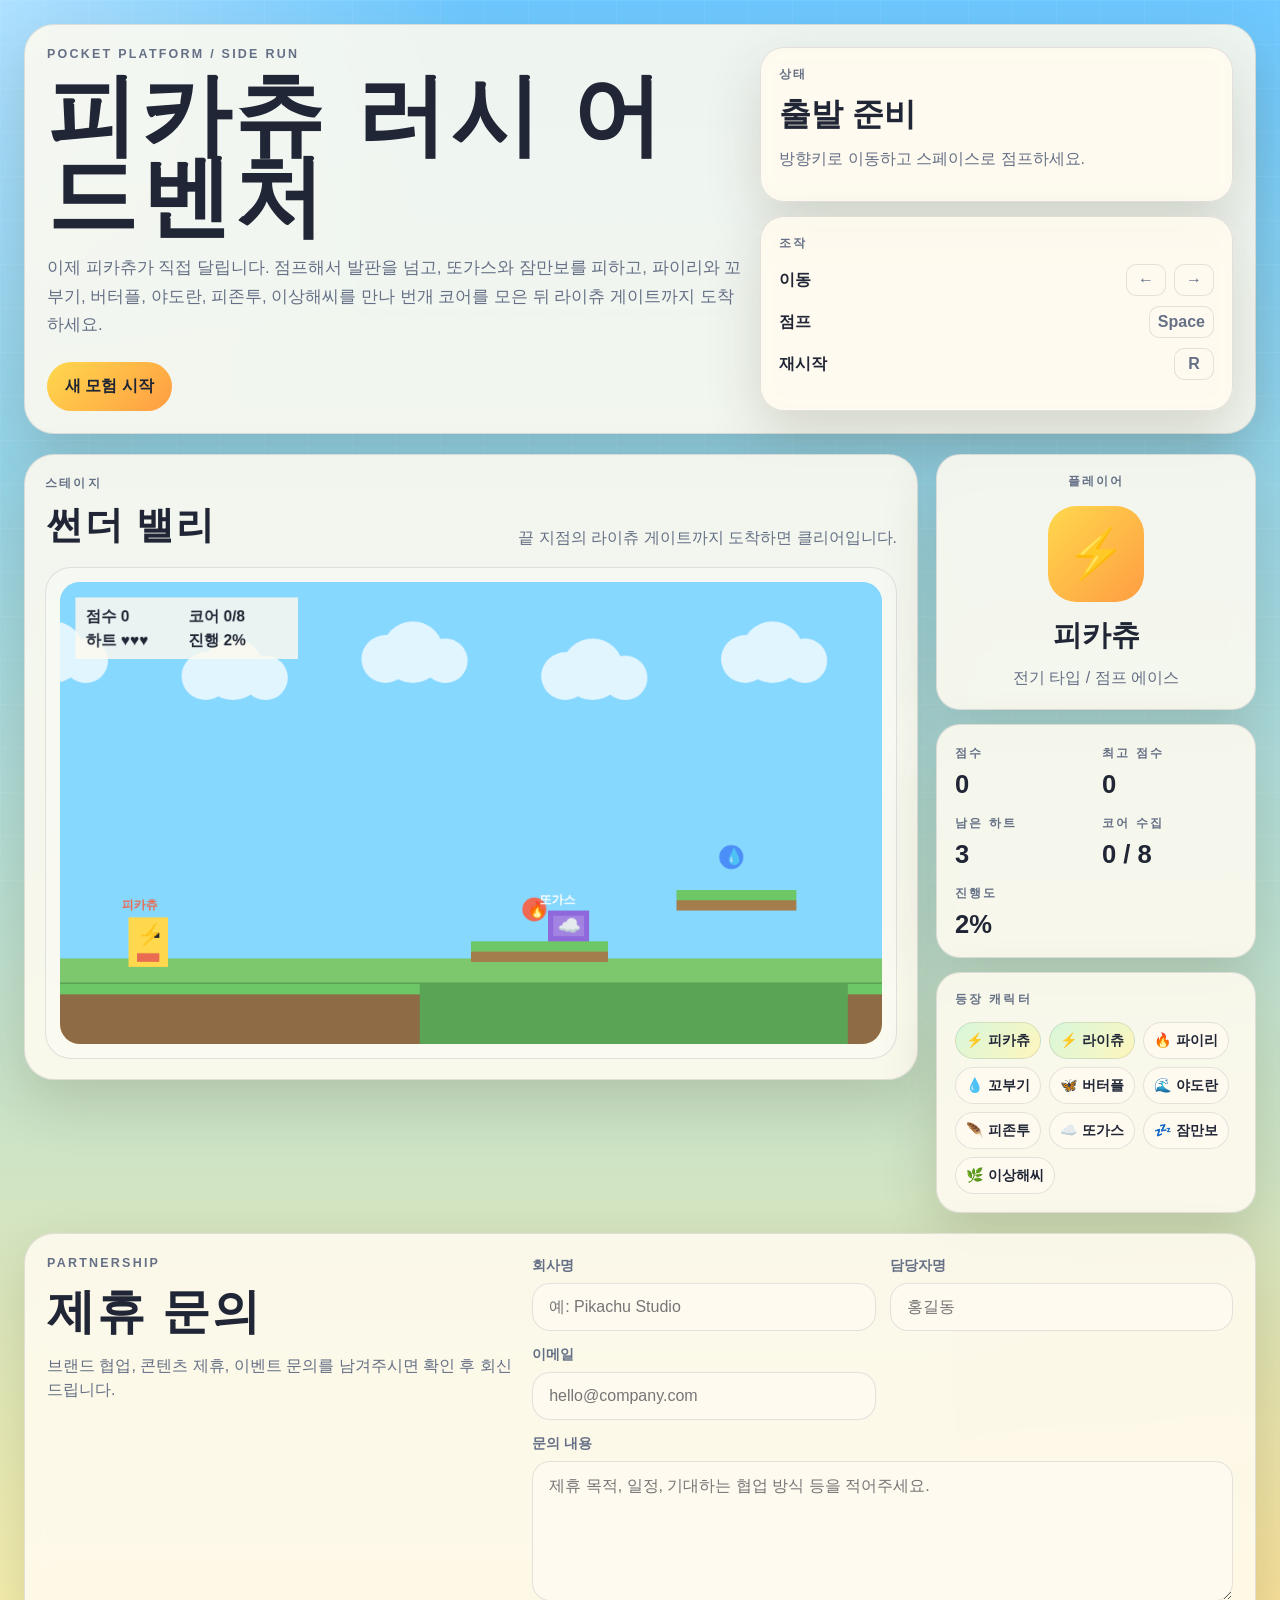
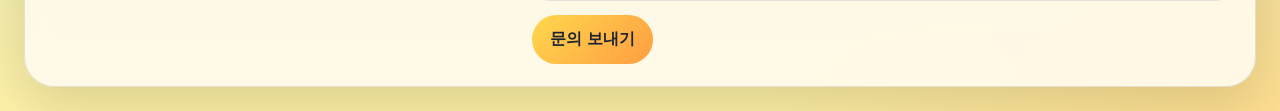
==== index.html @ f1188aeb "Add Formspree partnership inquiry form" ====
<!DOCTYPE html>
<html lang="ko">
<head>
    <meta charset="UTF-8">
    <meta name="viewport" content="width=device-width, initial-scale=1.0">
    <title>피카츄 러시 어드벤처</title>
    <link rel="stylesheet" href="style.css">
</head>
<body>
    <main class="app-shell">
        <section class="hero-panel">
            <div class="hero-copy">
                <p class="eyebrow">Pocket Platform / Side Run</p>
                <h1>피카츄 러시 어드벤처</h1>
                <p class="tagline">이제 피카츄가 직접 달립니다. 점프해서 발판을 넘고, 또가스와 잠만보를 피하고, 파이리와 꼬부기, 버터플, 야도란, 피존투, 이상해씨를 만나 번개 코어를 모은 뒤 라이츄 게이트까지 도착하세요.</p>
                <div class="hero-actions">
                    <button id="restart-button" class="action" type="button">새 모험 시작</button>
                </div>
            </div>
            <div class="hero-side">
                <div class="info-card status-card">
                    <p class="panel-label">상태</p>
                    <strong id="status-text">출발 준비</strong>
                    <p id="status-subtext" class="subtext">방향키로 이동, 스페이스로 점프.</p>
                </div>
                <div class="info-card controls-card">
                    <p class="panel-label">조작</p>
                    <div class="control-list">
                        <p><span>이동</span><kbd>←</kbd><kbd>→</kbd></p>
                        <p><span>점프</span><kbd>Space</kbd></p>
                        <p><span>재시작</span><kbd>R</kbd></p>
                    </div>
                </div>
            </div>
        </section>

        <section class="game-layout">
            <section class="stage-panel">
                <div class="stage-head">
                    <div>
                        <p class="panel-label">스테이지</p>
                        <h2>썬더 밸리</h2>
                    </div>
                    <p class="subtext">끝 지점의 라이츄 게이트까지 도착하면 클리어입니다.</p>
                </div>
                <div class="canvas-frame">
                    <canvas id="game-canvas" width="960" height="540" aria-label="피카츄 액션 게임"></canvas>
                </div>
            </section>

            <aside class="sidebar">
                <div class="panel spotlight-panel">
                    <p class="panel-label">플레이어</p>
                    <div class="avatar-badge">⚡</div>
                    <strong>피카츄</strong>
                    <p class="subtext">전기 타입 / 점프 에이스</p>
                </div>

                <div class="panel stats-panel">
                    <div>
                        <span class="stat-label">점수</span>
                        <strong id="score">0</strong>
                    </div>
                    <div>
                        <span class="stat-label">최고 점수</span>
                        <strong id="best-score">0</strong>
                    </div>
                    <div>
                        <span class="stat-label">남은 하트</span>
                        <strong id="lives">3</strong>
                    </div>
                    <div>
                        <span class="stat-label">코어 수집</span>
                        <strong id="cores">0 / 8</strong>
                    </div>
                    <div>
                        <span class="stat-label">진행도</span>
                        <strong id="progress">0%</strong>
                    </div>
                </div>

                <div class="panel roster-panel">
                    <p class="panel-label">등장 캐릭터</p>
                    <div id="roster" class="roster"></div>
                </div>
            </aside>
        </section>

        <section class="contact-panel">
            <div class="contact-copy">
                <p class="panel-label">Partnership</p>
                <h2>제휴 문의</h2>
                <p class="subtext">브랜드 협업, 콘텐츠 제휴, 이벤트 문의를 남겨주시면 확인 후 회신드립니다.</p>
            </div>
            <form id="partnership-form" class="contact-form" action="https://formspree.io/f/meeplord" method="POST">
                <label class="field">
                    <span>회사명</span>
                    <input type="text" name="company" placeholder="예: Pikachu Studio" required>
                </label>
                <label class="field">
                    <span>담당자명</span>
                    <input type="text" name="name" placeholder="홍길동" required>
                </label>
                <label class="field">
                    <span>이메일</span>
                    <input type="email" name="email" placeholder="hello@company.com" required>
                </label>
                <label class="field field-full">
                    <span>문의 내용</span>
                    <textarea name="message" rows="5" placeholder="제휴 목적, 일정, 기대하는 협업 방식 등을 적어주세요." required></textarea>
                </label>
                <div class="form-actions">
                    <button id="partnership-submit" class="action" type="submit">문의 보내기</button>
                    <p id="form-status" class="form-status" aria-live="polite"></p>
                </div>
            </form>
        </section>
    </main>

    <div id="result-overlay" class="overlay hidden" role="dialog" aria-modal="true" aria-labelledby="result-title">
        <div class="result-card">
            <p class="panel-label">결과</p>
            <h2 id="result-title">클리어</h2>
            <p id="result-message" class="subtext">라이츄 게이트 도착.</p>
            <button id="play-again-button" class="action" type="button">다시 하기</button>
        </div>
    </div>

    <script src="main.js"></script>
</body>
</html>
---- style.css ----
:root {
    --sky-top: #6cc8ff;
    --sky-bottom: #fef1a8;
    --panel: rgba(255, 251, 239, 0.88);
    --panel-strong: #fffaf0;
    --ink: #202635;
    --muted: #657086;
    --line: rgba(35, 47, 78, 0.12);
    --shadow: rgba(55, 42, 8, 0.16);
    --yellow: #ffd84d;
    --orange: #ff9d42;
    --red: #f06a53;
    --blue: #4c8ef7;
    --green: #63b96c;
    --violet: #8e70f2;
}

* {
    box-sizing: border-box;
}

body {
    margin: 0;
    min-height: 100vh;
    min-height: 100svh;
    font-family: "Trebuchet MS", "Segoe UI", sans-serif;
    color: var(--ink);
    background:
        radial-gradient(circle at top left, rgba(255, 255, 255, 0.45), transparent 22%),
        radial-gradient(circle at bottom right, rgba(255, 166, 77, 0.25), transparent 24%),
        linear-gradient(180deg, var(--sky-top), var(--sky-bottom));
    padding: 24px;
}

body::before {
    content: "";
    position: fixed;
    inset: 0;
    pointer-events: none;
    background-image:
        linear-gradient(rgba(255, 255, 255, 0.16) 1px, transparent 1px),
        linear-gradient(90deg, rgba(255, 255, 255, 0.14) 1px, transparent 1px);
    background-size: 44px 44px;
    opacity: 0.45;
}

button,
kbd {
    font: inherit;
}

.app-shell {
    position: relative;
    width: min(1280px, 100%);
    margin: 0 auto;
    display: grid;
    gap: 20px;
}

.hero-panel,
.stage-panel,
.panel,
.info-card,
.result-card {
    border: 1px solid var(--line);
    box-shadow: 0 22px 56px var(--shadow);
    background: var(--panel);
    backdrop-filter: blur(12px);
}

.hero-panel {
    display: grid;
    grid-template-columns: minmax(0, 1.25fr) minmax(300px, 0.85fr);
    gap: 18px;
    padding: 22px;
    border-radius: 30px;
}

.eyebrow,
.panel-label,
.stat-label,
.subtext,
.control-list p {
    margin: 0;
}

.eyebrow,
.panel-label,
.stat-label {
    text-transform: uppercase;
    letter-spacing: 0.18em;
    font-size: 0.78rem;
    font-weight: 800;
    color: var(--muted);
}

.hero-copy h1,
.stage-head h2,
.result-card h2 {
    margin: 0;
    font-family: Impact, Haettenschweiler, "Arial Narrow Bold", sans-serif;
    text-transform: uppercase;
    letter-spacing: 0.04em;
}

.hero-copy h1 {
    margin-top: 14px;
    font-size: clamp(3rem, 7vw, 5.6rem);
    line-height: 0.9;
}

.tagline {
    margin: 18px 0 0;
    max-width: 44rem;
    color: var(--muted);
    font-size: 1.05rem;
    line-height: 1.7;
}

.hero-actions {
    display: flex;
    gap: 12px;
    margin-top: 22px;
}

.action {
    border: 0;
    border-radius: 999px;
    padding: 14px 18px;
    font-weight: 900;
    cursor: pointer;
    color: #1d2433;
    background: linear-gradient(135deg, var(--yellow), var(--orange));
    transition: transform 140ms ease;
}

.action:hover {
    transform: translateY(-2px);
}

.hero-side {
    display: grid;
    gap: 14px;
}

.info-card {
    border-radius: 24px;
    padding: 18px;
}

.status-card strong {
    display: block;
    margin-top: 10px;
    font-size: 2rem;
}

.subtext {
    margin-top: 10px;
    color: var(--muted);
    line-height: 1.55;
}

.control-list {
    display: grid;
    gap: 10px;
    margin-top: 12px;
}

.control-list p {
    display: flex;
    align-items: center;
    gap: 8px;
    color: var(--muted);
}

.control-list span {
    flex: 1;
    color: var(--ink);
    font-weight: 700;
}

kbd {
    min-width: 40px;
    padding: 6px 8px;
    border-radius: 10px;
    border: 1px solid var(--line);
    background: var(--panel-strong);
    text-align: center;
    font-weight: 800;
}

.game-layout {
    display: grid;
    grid-template-columns: minmax(0, 1fr) 320px;
    gap: 18px;
    align-items: start;
}

.stage-panel {
    border-radius: 30px;
    padding: 20px;
}

.stage-head {
    display: flex;
    align-items: end;
    justify-content: space-between;
    gap: 16px;
    margin-bottom: 16px;
}

.stage-head h2 {
    margin-top: 8px;
    font-size: clamp(1.8rem, 3vw, 2.6rem);
}

.canvas-frame {
    padding: 14px;
    border-radius: 26px;
    background: rgba(255, 255, 255, 0.28);
    border: 1px solid var(--line);
}

#game-canvas {
    display: block;
    width: 100%;
    height: auto;
    border-radius: 20px;
    background: linear-gradient(180deg, #86d8ff, #fff0a9 72%);
}

.sidebar {
    display: grid;
    gap: 14px;
}

.panel {
    border-radius: 24px;
    padding: 18px;
}

.spotlight-panel {
    text-align: center;
}

.avatar-badge {
    width: 96px;
    height: 96px;
    margin: 16px auto 0;
    display: grid;
    place-items: center;
    border-radius: 28px;
    font-size: 3rem;
    background: linear-gradient(135deg, var(--yellow), var(--orange));
}

.spotlight-panel strong {
    display: block;
    margin-top: 14px;
    font-size: 1.8rem;
}

.stats-panel {
    display: grid;
    grid-template-columns: repeat(2, minmax(0, 1fr));
    gap: 14px 12px;
}

.stats-panel strong {
    display: block;
    margin-top: 8px;
    font-size: 1.6rem;
}

.roster {
    display: flex;
    flex-wrap: wrap;
    gap: 8px;
    margin-top: 14px;
}

.roster-chip {
    padding: 8px 10px;
    border-radius: 999px;
    background: var(--panel-strong);
    border: 1px solid var(--line);
    font-size: 0.88rem;
    font-weight: 700;
}

.roster-chip.found {
    background: linear-gradient(135deg, #d7f7db, #fff6bd);
}

.overlay {
    position: fixed;
    inset: 0;
    display: grid;
    place-items: center;
    padding: 24px;
    background: rgba(24, 30, 44, 0.42);
}

.result-card {
    width: min(420px, 100%);
    padding: 24px;
    border-radius: 28px;
    text-align: center;
}

.result-card h2 {
    margin-top: 12px;
    font-size: 2.4rem;
}

.hidden {
    display: none;
}

.contact-panel {
    display: grid;
    grid-template-columns: minmax(240px, 0.8fr) minmax(0, 1.2fr);
    gap: 18px;
    padding: 22px;
    border-radius: 30px;
    border: 1px solid var(--line);
    box-shadow: 0 22px 56px var(--shadow);
    background: var(--panel);
    backdrop-filter: blur(12px);
}

.contact-copy h2 {
    margin: 10px 0 0;
    font-family: Impact, Haettenschweiler, "Arial Narrow Bold", sans-serif;
    text-transform: uppercase;
    letter-spacing: 0.04em;
    font-size: clamp(2rem, 4vw, 3rem);
}

.contact-form {
    display: grid;
    grid-template-columns: repeat(2, minmax(0, 1fr));
    gap: 14px;
}

.field {
    display: grid;
    gap: 8px;
}

.field span {
    font-size: 0.88rem;
    font-weight: 800;
    color: var(--muted);
}

.field input,
.field textarea {
    width: 100%;
    border: 1px solid var(--line);
    border-radius: 18px;
    padding: 14px 16px;
    font: inherit;
    color: var(--ink);
    background: var(--panel-strong);
}

.field textarea {
    resize: vertical;
    min-height: 140px;
}

.field-full,
.form-actions {
    grid-column: 1 / -1;
}

.form-actions {
    display: flex;
    align-items: center;
    gap: 14px;
}

.form-status {
    margin: 0;
    min-height: 1.5em;
    color: var(--muted);
    font-weight: 700;
}

.form-status.is-success {
    color: var(--green);
}

.form-status.is-error {
    color: var(--red);
}

@media (max-width: 1100px) {
    .hero-panel,
    .game-layout,
    .contact-panel {
        grid-template-columns: 1fr;
    }

    .stage-head {
        flex-direction: column;
        align-items: start;
    }
}

@media (max-width: 760px) {
    body {
        padding: 14px;
    }

    .hero-panel,
    .stage-panel,
    .panel,
    .info-card,
    .result-card {
        border-radius: 24px;
    }

    .canvas-frame {
        padding: 10px;
    }
}

@media (max-width: 560px) {
    .hero-copy h1 {
        font-size: clamp(2.5rem, 14vw, 4rem);
    }

    .hero-actions,
    .form-actions {
        flex-direction: column;
        align-items: stretch;
    }

    .contact-form,
    .stats-panel {
        grid-template-columns: 1fr;
    }
}
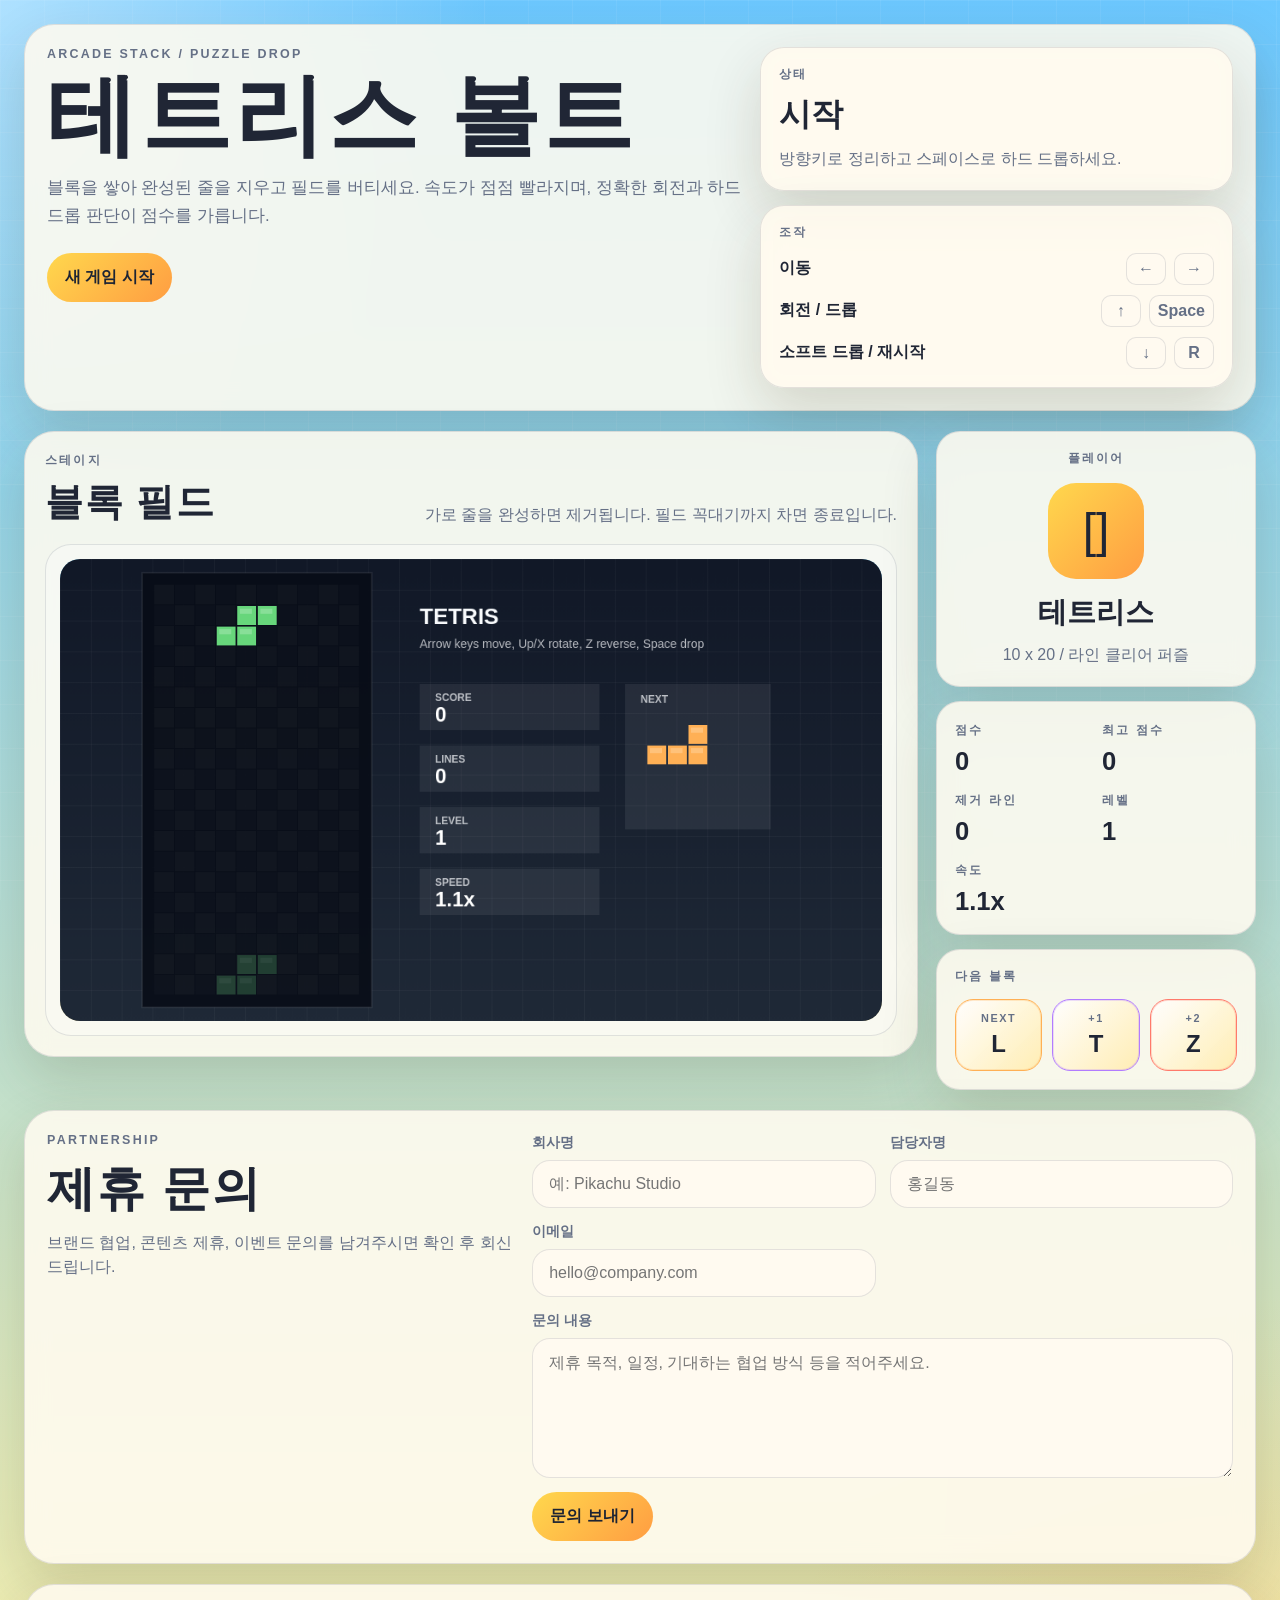
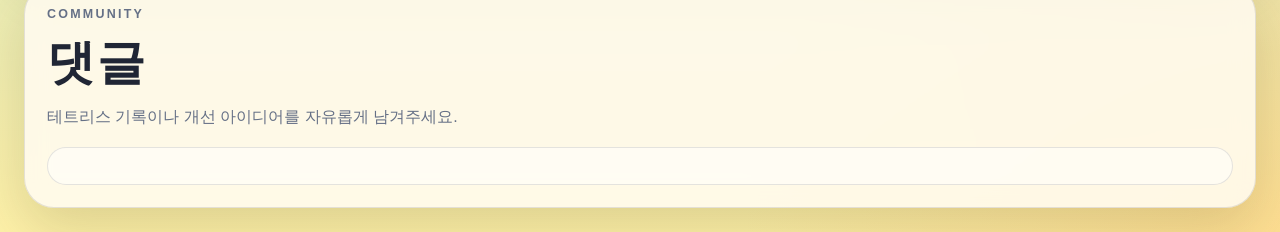
==== commit 6a213340: "Replace runner with Tetris and add Disqus" ====
--- a/index.html
+++ b/index.html
@@ -3,32 +3,32 @@
 <head>
     <meta charset="UTF-8">
     <meta name="viewport" content="width=device-width, initial-scale=1.0">
-    <title>피카츄 러시 어드벤처</title>
+    <title>테트리스 볼트</title>
     <link rel="stylesheet" href="style.css">
 </head>
 <body>
     <main class="app-shell">
         <section class="hero-panel">
             <div class="hero-copy">
-                <p class="eyebrow">Pocket Platform / Side Run</p>
-                <h1>피카츄 러시 어드벤처</h1>
-                <p class="tagline">이제 피카츄가 직접 달립니다. 점프해서 발판을 넘고, 또가스와 잠만보를 피하고, 파이리와 꼬부기, 버터플, 야도란, 피존투, 이상해씨를 만나 번개 코어를 모은 뒤 라이츄 게이트까지 도착하세요.</p>
+                <p class="eyebrow">Arcade Stack / Puzzle Drop</p>
+                <h1>테트리스 볼트</h1>
+                <p class="tagline">블록을 쌓아 완성된 줄을 지우고 필드를 버티세요. 속도가 점점 빨라지며, 정확한 회전과 하드 드롭 판단이 점수를 가릅니다.</p>
                 <div class="hero-actions">
-                    <button id="restart-button" class="action" type="button">새 모험 시작</button>
+                    <button id="restart-button" class="action" type="button">새 게임 시작</button>
                 </div>
             </div>
             <div class="hero-side">
                 <div class="info-card status-card">
                     <p class="panel-label">상태</p>
-                    <strong id="status-text">출발 준비</strong>
-                    <p id="status-subtext" class="subtext">방향키로 이동, 스페이스로 점프.</p>
+                    <strong id="status-text">대기 중</strong>
+                    <p id="status-subtext" class="subtext">방향키 이동, 위/X 회전, 스페이스 하드 드롭.</p>
                 </div>
                 <div class="info-card controls-card">
                     <p class="panel-label">조작</p>
                     <div class="control-list">
                         <p><span>이동</span><kbd>←</kbd><kbd>→</kbd></p>
-                        <p><span>점프</span><kbd>Space</kbd></p>
-                        <p><span>재시작</span><kbd>R</kbd></p>
+                        <p><span>회전 / 드롭</span><kbd>↑</kbd><kbd>Space</kbd></p>
+                        <p><span>소프트 드롭 / 재시작</span><kbd>↓</kbd><kbd>R</kbd></p>
                     </div>
                 </div>
             </div>
@@ -39,21 +39,21 @@
                 <div class="stage-head">
                     <div>
                         <p class="panel-label">스테이지</p>
-                        <h2>썬더 밸리</h2>
+                        <h2>블록 필드</h2>
                     </div>
-                    <p class="subtext">끝 지점의 라이츄 게이트까지 도착하면 클리어입니다.</p>
+                    <p class="subtext">가로 줄을 완성하면 제거됩니다. 필드 꼭대기까지 차면 종료입니다.</p>
                 </div>
                 <div class="canvas-frame">
-                    <canvas id="game-canvas" width="960" height="540" aria-label="피카츄 액션 게임"></canvas>
+                    <canvas id="game-canvas" width="960" height="540" aria-label="테트리스 게임"></canvas>
                 </div>
             </section>
 
             <aside class="sidebar">
                 <div class="panel spotlight-panel">
                     <p class="panel-label">플레이어</p>
-                    <div class="avatar-badge">⚡</div>
-                    <strong>피카츄</strong>
-                    <p class="subtext">전기 타입 / 점프 에이스</p>
+                    <div class="avatar-badge">[]</div>
+                    <strong>테트리스</strong>
+                    <p class="subtext">10 x 20 / 라인 클리어 퍼즐</p>
                 </div>
 
                 <div class="panel stats-panel">
@@ -66,21 +66,21 @@
                         <strong id="best-score">0</strong>
                     </div>
                     <div>
-                        <span class="stat-label">남은 하트</span>
-                        <strong id="lives">3</strong>
+                        <span class="stat-label">제거 라인</span>
+                        <strong id="lives">0</strong>
                     </div>
                     <div>
-                        <span class="stat-label">코어 수집</span>
-                        <strong id="cores">0 / 8</strong>
+                        <span class="stat-label">레벨</span>
+                        <strong id="cores">1</strong>
                     </div>
                     <div>
-                        <span class="stat-label">진행도</span>
-                        <strong id="progress">0%</strong>
+                        <span class="stat-label">속도</span>
+                        <strong id="progress">1x</strong>
                     </div>
                 </div>
 
                 <div class="panel roster-panel">
-                    <p class="panel-label">등장 캐릭터</p>
+                    <p class="panel-label">다음 블록</p>
                     <div id="roster" class="roster"></div>
                 </div>
             </aside>
@@ -115,17 +115,43 @@
                 </div>
             </form>
         </section>
+
+        <section class="comments-panel" aria-labelledby="comments-title">
+            <div class="comments-head">
+                <p class="panel-label">Community</p>
+                <h2 id="comments-title">댓글</h2>
+                <p class="subtext">테트리스 기록이나 개선 아이디어를 자유롭게 남겨주세요.</p>
+            </div>
+            <div class="comments-frame">
+                <div id="disqus_thread"></div>
+                <noscript>Please enable JavaScript to view the comments powered by Disqus.</noscript>
+            </div>
+        </section>
     </main>
 
     <div id="result-overlay" class="overlay hidden" role="dialog" aria-modal="true" aria-labelledby="result-title">
         <div class="result-card">
             <p class="panel-label">결과</p>
-            <h2 id="result-title">클리어</h2>
-            <p id="result-message" class="subtext">라이츄 게이트 도착.</p>
+            <h2 id="result-title">게임 오버</h2>
+            <p id="result-message" class="subtext">필드가 가득 차면 종료됩니다.</p>
             <button id="play-again-button" class="action" type="button">다시 하기</button>
         </div>
     </div>
 
     <script src="main.js"></script>
+    <script>
+        var disqus_config = function () {
+            this.page.url = window.location.href;
+            this.page.identifier = window.location.pathname || "home";
+        };
+
+        (function () {
+            var d = document;
+            var s = d.createElement("script");
+            s.src = "https://racing-master.disqus.com/embed.js";
+            s.setAttribute("data-timestamp", String(+new Date()));
+            (d.head || d.body).appendChild(s);
+        })();
+    </script>
 </body>
 </html>
--- a/style.css
+++ b/style.css
@@ -273,23 +273,41 @@
 }
 
 .roster {
-    display: flex;
-    flex-wrap: wrap;
-    gap: 8px;
+    display: grid;
+    grid-template-columns: repeat(3, minmax(0, 1fr));
+    gap: 10px;
     margin-top: 14px;
 }
 
 .roster-chip {
-    padding: 8px 10px;
-    border-radius: 999px;
+    padding: 12px 10px;
+    border-radius: 18px;
     background: var(--panel-strong);
     border: 1px solid var(--line);
     font-size: 0.88rem;
     font-weight: 700;
+    text-align: center;
 }
 
 .roster-chip.found {
-    background: linear-gradient(135deg, #d7f7db, #fff6bd);
+    background: linear-gradient(135deg, rgba(255, 255, 255, 0.92), rgba(255, 236, 176, 0.94));
+}
+
+.queue-chip strong,
+.queue-chip span {
+    display: block;
+}
+
+.queue-chip strong {
+    font-size: 0.68rem;
+    letter-spacing: 0.14em;
+    color: var(--muted);
+}
+
+.queue-chip span {
+    margin-top: 6px;
+    font-size: 1.5rem;
+    font-family: Impact, Haettenschweiler, "Arial Narrow Bold", sans-serif;
 }
 
 .overlay {
@@ -327,6 +345,31 @@
     box-shadow: 0 22px 56px var(--shadow);
     background: var(--panel);
     backdrop-filter: blur(12px);
+}
+
+.comments-panel {
+    padding: 22px;
+    border-radius: 30px;
+    border: 1px solid var(--line);
+    box-shadow: 0 22px 56px var(--shadow);
+    background: var(--panel);
+    backdrop-filter: blur(12px);
+}
+
+.comments-head h2 {
+    margin: 10px 0 0;
+    font-family: Impact, Haettenschweiler, "Arial Narrow Bold", sans-serif;
+    text-transform: uppercase;
+    letter-spacing: 0.04em;
+    font-size: clamp(2rem, 4vw, 3rem);
+}
+
+.comments-frame {
+    margin-top: 18px;
+    padding: 18px;
+    border-radius: 24px;
+    border: 1px solid var(--line);
+    background: rgba(255, 255, 255, 0.5);
 }
 
 .contact-copy h2 {
@@ -439,7 +482,8 @@
     }
 
     .contact-form,
-    .stats-panel {
+    .stats-panel,
+    .roster {
         grid-template-columns: 1fr;
     }
 }
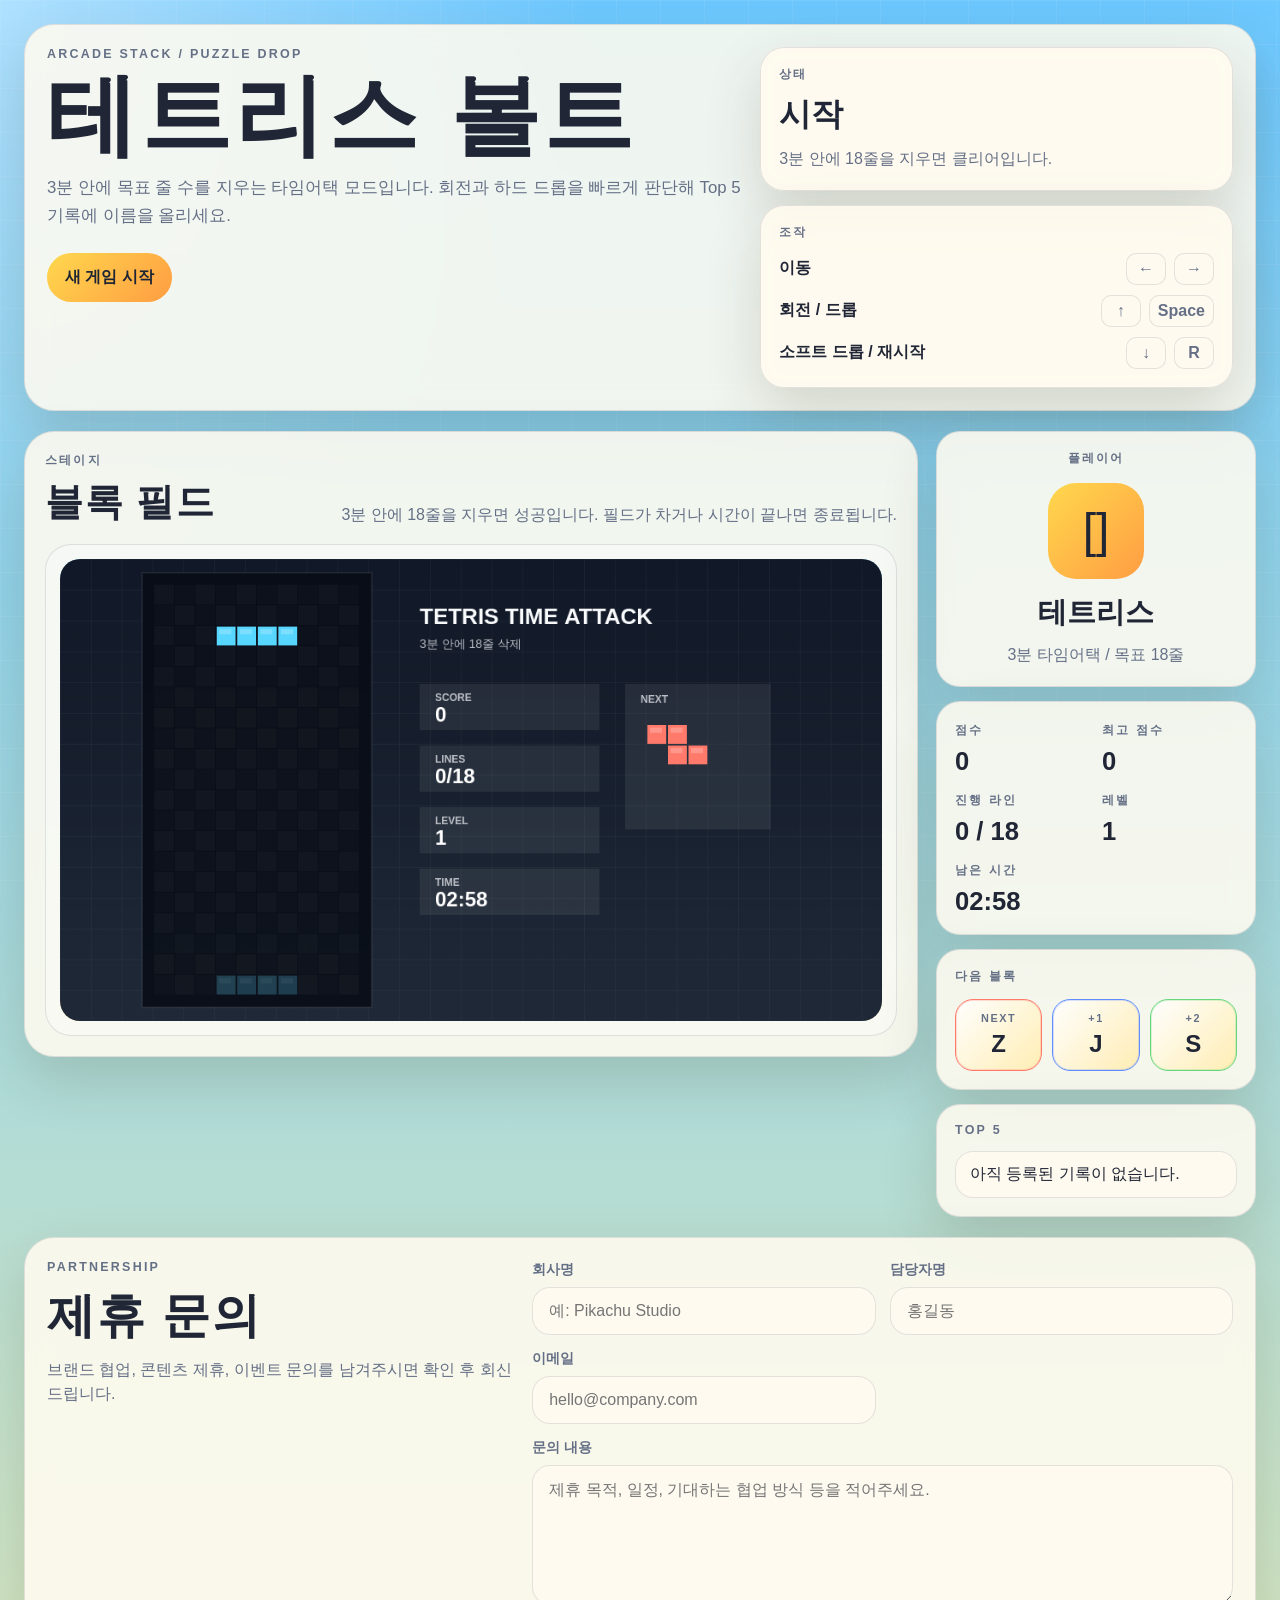
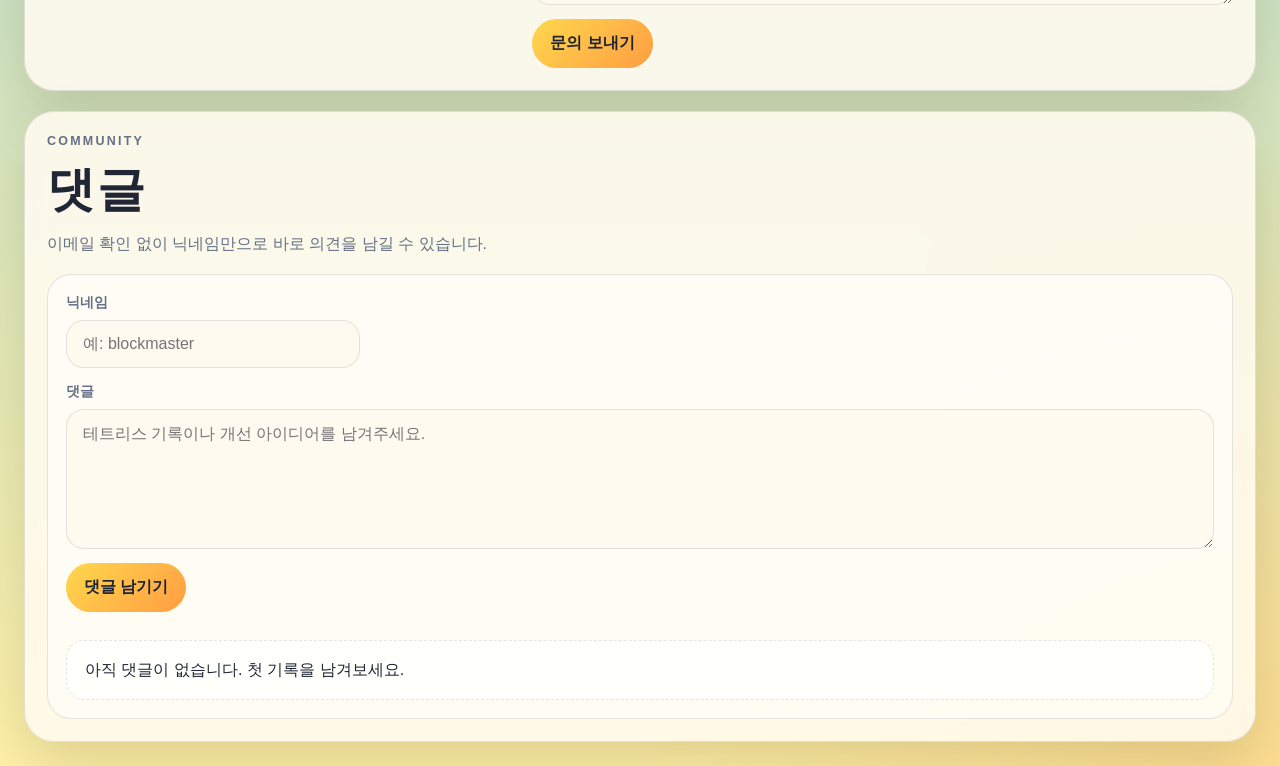
==== commit f527b274: "Add time attack mode and top five leaderboard" ====
--- a/index.html
+++ b/index.html
@@ -12,7 +12,7 @@
             <div class="hero-copy">
                 <p class="eyebrow">Arcade Stack / Puzzle Drop</p>
                 <h1>테트리스 볼트</h1>
-                <p class="tagline">블록을 쌓아 완성된 줄을 지우고 필드를 버티세요. 속도가 점점 빨라지며, 정확한 회전과 하드 드롭 판단이 점수를 가릅니다.</p>
+                <p class="tagline">3분 안에 목표 줄 수를 지우는 타임어택 모드입니다. 회전과 하드 드롭을 빠르게 판단해 Top 5 기록에 이름을 올리세요.</p>
                 <div class="hero-actions">
                     <button id="restart-button" class="action" type="button">새 게임 시작</button>
                 </div>
@@ -21,7 +21,7 @@
                 <div class="info-card status-card">
                     <p class="panel-label">상태</p>
                     <strong id="status-text">대기 중</strong>
-                    <p id="status-subtext" class="subtext">방향키 이동, 위/X 회전, 스페이스 하드 드롭.</p>
+                    <p id="status-subtext" class="subtext">3분 제한, 목표 18줄. 방향키 이동, 위/X 회전, 스페이스 하드 드롭.</p>
                 </div>
                 <div class="info-card controls-card">
                     <p class="panel-label">조작</p>
@@ -41,7 +41,7 @@
                         <p class="panel-label">스테이지</p>
                         <h2>블록 필드</h2>
                     </div>
-                    <p class="subtext">가로 줄을 완성하면 제거됩니다. 필드 꼭대기까지 차면 종료입니다.</p>
+                    <p class="subtext">3분 안에 18줄을 지우면 성공입니다. 필드가 차거나 시간이 끝나면 종료됩니다.</p>
                 </div>
                 <div class="canvas-frame">
                     <canvas id="game-canvas" width="960" height="540" aria-label="테트리스 게임"></canvas>
@@ -53,7 +53,7 @@
                     <p class="panel-label">플레이어</p>
                     <div class="avatar-badge">[]</div>
                     <strong>테트리스</strong>
-                    <p class="subtext">10 x 20 / 라인 클리어 퍼즐</p>
+                    <p class="subtext">3분 타임어택 / 목표 18줄</p>
                 </div>
 
                 <div class="panel stats-panel">
@@ -66,22 +66,27 @@
                         <strong id="best-score">0</strong>
                     </div>
                     <div>
-                        <span class="stat-label">제거 라인</span>
-                        <strong id="lives">0</strong>
+                        <span class="stat-label">진행 라인</span>
+                        <strong id="lives">0 / 18</strong>
                     </div>
                     <div>
                         <span class="stat-label">레벨</span>
                         <strong id="cores">1</strong>
                     </div>
                     <div>
-                        <span class="stat-label">속도</span>
-                        <strong id="progress">1x</strong>
+                        <span class="stat-label">남은 시간</span>
+                        <strong id="progress">03:00</strong>
                     </div>
                 </div>
 
                 <div class="panel roster-panel">
                     <p class="panel-label">다음 블록</p>
                     <div id="roster" class="roster"></div>
+                </div>
+
+                <div class="panel leaderboard-panel">
+                    <p class="panel-label">Top 5</p>
+                    <ol id="leaderboard" class="leaderboard-list"></ol>
                 </div>
             </aside>
         </section>
@@ -120,11 +125,25 @@
             <div class="comments-head">
                 <p class="panel-label">Community</p>
                 <h2 id="comments-title">댓글</h2>
-                <p class="subtext">테트리스 기록이나 개선 아이디어를 자유롭게 남겨주세요.</p>
+                <p class="subtext">이메일 확인 없이 닉네임만으로 바로 의견을 남길 수 있습니다.</p>
             </div>
             <div class="comments-frame">
-                <div id="disqus_thread"></div>
-                <noscript>Please enable JavaScript to view the comments powered by Disqus.</noscript>
+                <form id="comment-form" class="comment-form" action="https://formspree.io/f/meeplord" method="POST">
+                    <label class="field">
+                        <span>닉네임</span>
+                        <input type="text" name="nickname" id="comment-nickname" placeholder="예: blockmaster" maxlength="24" required>
+                    </label>
+                    <label class="field field-full">
+                        <span>댓글</span>
+                        <textarea name="comment" id="comment-message" rows="4" placeholder="테트리스 기록이나 개선 아이디어를 남겨주세요." required></textarea>
+                    </label>
+                    <input type="hidden" name="form_type" value="comment">
+                    <div class="form-actions">
+                        <button id="comment-submit" class="action" type="submit">댓글 남기기</button>
+                        <p id="comment-status" class="form-status" aria-live="polite"></p>
+                    </div>
+                </form>
+                <div id="comment-list" class="comment-list" aria-live="polite"></div>
             </div>
         </section>
     </main>
@@ -133,25 +152,22 @@
         <div class="result-card">
             <p class="panel-label">결과</p>
             <h2 id="result-title">게임 오버</h2>
-            <p id="result-message" class="subtext">필드가 가득 차면 종료됩니다.</p>
+            <p id="result-message" class="subtext">3분 안에 목표 줄 수를 지우면 성공입니다.</p>
+            <p id="leaderboard-summary" class="subtext">기록 조건을 달성하면 Top 5에 이름을 남길 수 있습니다.</p>
+            <form id="leaderboard-form" class="result-form hidden">
+                <label class="field field-full">
+                    <span>기록 닉네임</span>
+                    <input id="leaderboard-name" type="text" maxlength="18" placeholder="예: tetra-ace" required>
+                </label>
+                <div class="form-actions">
+                    <button class="action" type="submit">기록 남기기</button>
+                    <p id="leaderboard-status" class="form-status" aria-live="polite"></p>
+                </div>
+            </form>
             <button id="play-again-button" class="action" type="button">다시 하기</button>
         </div>
     </div>
 
     <script src="main.js"></script>
-    <script>
-        var disqus_config = function () {
-            this.page.url = window.location.href;
-            this.page.identifier = window.location.pathname || "home";
-        };
-
-        (function () {
-            var d = document;
-            var s = d.createElement("script");
-            s.src = "https://racing-master.disqus.com/embed.js";
-            s.setAttribute("data-timestamp", String(+new Date()));
-            (d.head || d.body).appendChild(s);
-        })();
-    </script>
 </body>
 </html>
--- a/style.css
+++ b/style.css
@@ -310,6 +310,37 @@
     font-family: Impact, Haettenschweiler, "Arial Narrow Bold", sans-serif;
 }
 
+
+.leaderboard-list {
+    display: grid;
+    gap: 10px;
+    padding: 0;
+    margin: 14px 0 0;
+    list-style: none;
+}
+
+.leaderboard-item,
+.leaderboard-empty {
+    display: grid;
+    gap: 4px;
+    padding: 12px 14px;
+    border-radius: 18px;
+    border: 1px solid var(--line);
+    background: var(--panel-strong);
+}
+
+.leaderboard-rank {
+    font-size: 0.74rem;
+    letter-spacing: 0.14em;
+    font-weight: 900;
+    color: var(--muted);
+}
+
+.leaderboard-meta {
+    color: var(--muted);
+    font-size: 0.86rem;
+}
+
 .overlay {
     position: fixed;
     inset: 0;
@@ -329,6 +360,13 @@
 .result-card h2 {
     margin-top: 12px;
     font-size: 2.4rem;
+}
+
+.result-form {
+    margin-top: 16px;
+    display: grid;
+    gap: 12px;
+    text-align: left;
 }
 
 .hidden {
@@ -372,6 +410,53 @@
     background: rgba(255, 255, 255, 0.5);
 }
 
+.comment-form {
+    display: grid;
+    grid-template-columns: minmax(220px, 0.35fr) minmax(0, 1fr);
+    gap: 14px;
+}
+
+.comment-list {
+    display: grid;
+    gap: 12px;
+    margin-top: 18px;
+}
+
+.comment-item {
+    padding: 16px 18px;
+    border-radius: 18px;
+    border: 1px solid var(--line);
+    background: rgba(255, 255, 255, 0.8);
+}
+
+.comment-meta {
+    display: flex;
+    align-items: center;
+    justify-content: space-between;
+    gap: 12px;
+}
+
+.comment-meta span {
+    color: var(--muted);
+    font-size: 0.88rem;
+    font-weight: 700;
+}
+
+.comment-body,
+.comment-empty {
+    margin: 10px 0 0;
+    color: var(--ink);
+    line-height: 1.6;
+    white-space: pre-wrap;
+}
+
+.comment-empty {
+    padding: 16px 18px;
+    border-radius: 18px;
+    border: 1px dashed var(--line);
+    background: rgba(255, 255, 255, 0.62);
+}
+
 .contact-copy h2 {
     margin: 10px 0 0;
     font-family: Impact, Haettenschweiler, "Arial Narrow Bold", sans-serif;
@@ -442,7 +527,8 @@
 @media (max-width: 1100px) {
     .hero-panel,
     .game-layout,
-    .contact-panel {
+    .contact-panel,
+    .comment-form {
         grid-template-columns: 1fr;
     }
 
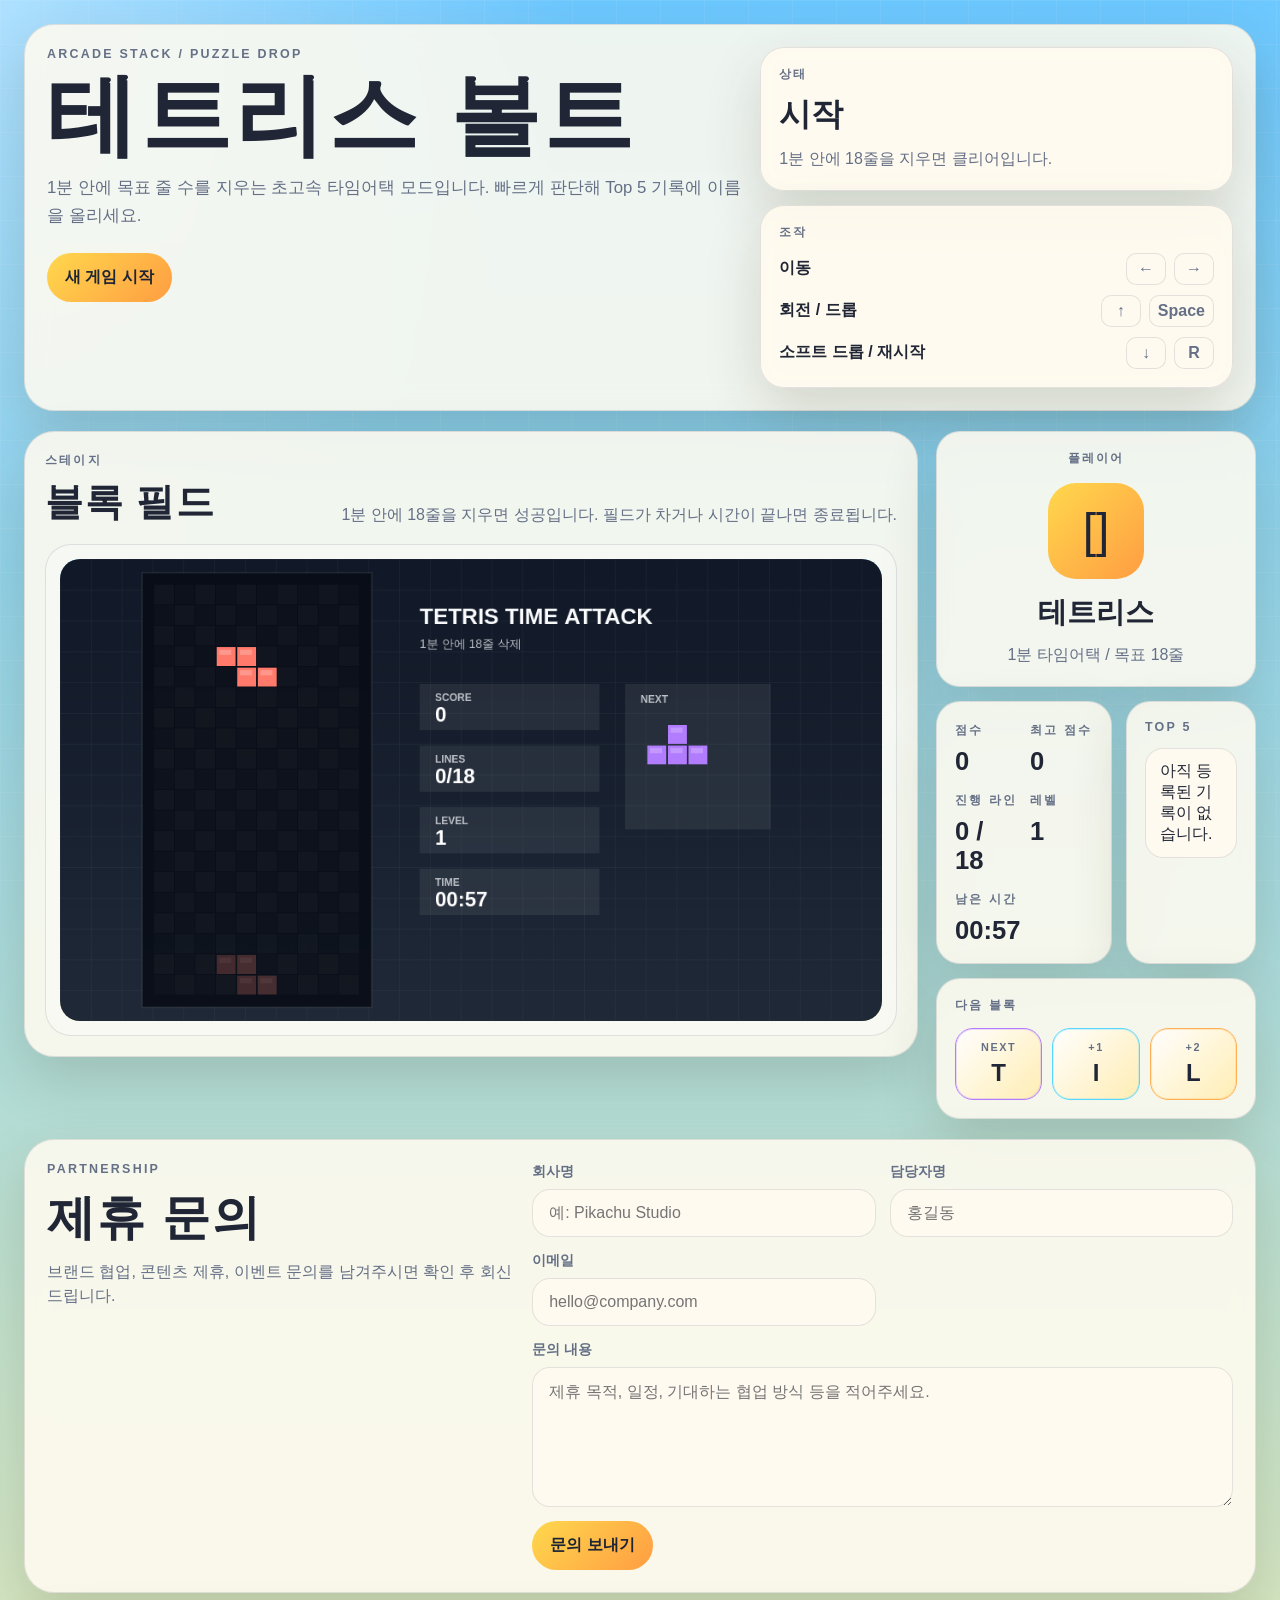
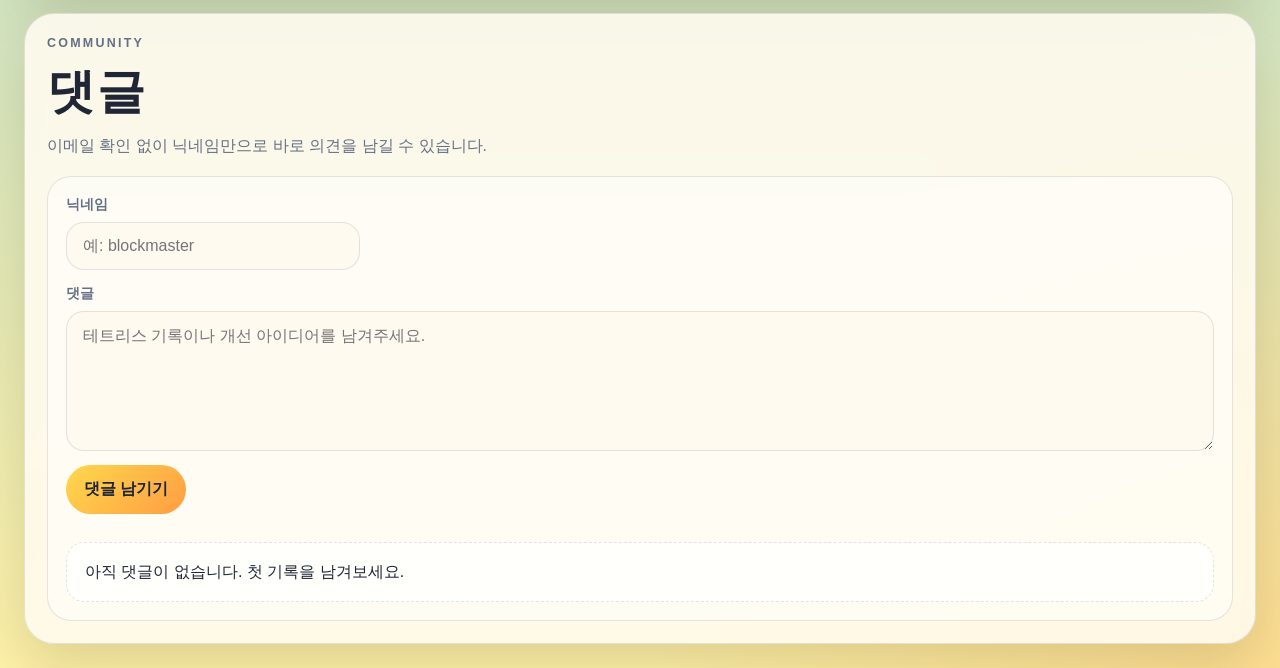
==== commit 62f00ec2: "Shorten time attack to one minute" ====
--- a/index.html
+++ b/index.html
@@ -12,7 +12,7 @@
             <div class="hero-copy">
                 <p class="eyebrow">Arcade Stack / Puzzle Drop</p>
                 <h1>테트리스 볼트</h1>
-                <p class="tagline">3분 안에 목표 줄 수를 지우는 타임어택 모드입니다. 회전과 하드 드롭을 빠르게 판단해 Top 5 기록에 이름을 올리세요.</p>
+                <p class="tagline">1분 안에 목표 줄 수를 지우는 초고속 타임어택 모드입니다. 빠르게 판단해 Top 5 기록에 이름을 올리세요.</p>
                 <div class="hero-actions">
                     <button id="restart-button" class="action" type="button">새 게임 시작</button>
                 </div>
@@ -21,7 +21,7 @@
                 <div class="info-card status-card">
                     <p class="panel-label">상태</p>
                     <strong id="status-text">대기 중</strong>
-                    <p id="status-subtext" class="subtext">3분 제한, 목표 18줄. 방향키 이동, 위/X 회전, 스페이스 하드 드롭.</p>
+                    <p id="status-subtext" class="subtext">1분 제한, 목표 18줄. 방향키 이동, 위/X 회전, 스페이스 하드 드롭.</p>
                 </div>
                 <div class="info-card controls-card">
                     <p class="panel-label">조작</p>
@@ -41,7 +41,7 @@
                         <p class="panel-label">스테이지</p>
                         <h2>블록 필드</h2>
                     </div>
-                    <p class="subtext">3분 안에 18줄을 지우면 성공입니다. 필드가 차거나 시간이 끝나면 종료됩니다.</p>
+                    <p class="subtext">1분 안에 18줄을 지우면 성공입니다. 필드가 차거나 시간이 끝나면 종료됩니다.</p>
                 </div>
                 <div class="canvas-frame">
                     <canvas id="game-canvas" width="960" height="540" aria-label="테트리스 게임"></canvas>
@@ -53,29 +53,36 @@
                     <p class="panel-label">플레이어</p>
                     <div class="avatar-badge">[]</div>
                     <strong>테트리스</strong>
-                    <p class="subtext">3분 타임어택 / 목표 18줄</p>
+                    <p class="subtext">1분 타임어택 / 목표 18줄</p>
                 </div>
 
-                <div class="panel stats-panel">
-                    <div>
-                        <span class="stat-label">점수</span>
-                        <strong id="score">0</strong>
+                <div class="sidebar-duo">
+                    <div class="panel stats-panel">
+                        <div>
+                            <span class="stat-label">점수</span>
+                            <strong id="score">0</strong>
+                        </div>
+                        <div>
+                            <span class="stat-label">최고 점수</span>
+                            <strong id="best-score">0</strong>
+                        </div>
+                        <div>
+                            <span class="stat-label">진행 라인</span>
+                            <strong id="lives">0 / 18</strong>
+                        </div>
+                        <div>
+                            <span class="stat-label">레벨</span>
+                            <strong id="cores">1</strong>
+                        </div>
+                        <div>
+                            <span class="stat-label">남은 시간</span>
+                            <strong id="progress">01:00</strong>
+                        </div>
                     </div>
-                    <div>
-                        <span class="stat-label">최고 점수</span>
-                        <strong id="best-score">0</strong>
-                    </div>
-                    <div>
-                        <span class="stat-label">진행 라인</span>
-                        <strong id="lives">0 / 18</strong>
-                    </div>
-                    <div>
-                        <span class="stat-label">레벨</span>
-                        <strong id="cores">1</strong>
-                    </div>
-                    <div>
-                        <span class="stat-label">남은 시간</span>
-                        <strong id="progress">03:00</strong>
+
+                    <div class="panel leaderboard-panel">
+                        <p class="panel-label">Top 5</p>
+                        <ol id="leaderboard" class="leaderboard-list"></ol>
                     </div>
                 </div>
 
@@ -84,10 +91,6 @@
                     <div id="roster" class="roster"></div>
                 </div>
 
-                <div class="panel leaderboard-panel">
-                    <p class="panel-label">Top 5</p>
-                    <ol id="leaderboard" class="leaderboard-list"></ol>
-                </div>
             </aside>
         </section>
 
@@ -152,7 +155,7 @@
         <div class="result-card">
             <p class="panel-label">결과</p>
             <h2 id="result-title">게임 오버</h2>
-            <p id="result-message" class="subtext">3분 안에 목표 줄 수를 지우면 성공입니다.</p>
+            <p id="result-message" class="subtext">1분 안에 목표 줄 수를 지우면 성공입니다.</p>
             <p id="leaderboard-summary" class="subtext">기록 조건을 달성하면 Top 5에 이름을 남길 수 있습니다.</p>
             <form id="leaderboard-form" class="result-form hidden">
                 <label class="field field-full">
--- a/style.css
+++ b/style.css
@@ -260,6 +260,12 @@
     font-size: 1.8rem;
 }
 
+.sidebar-duo {
+    display: grid;
+    grid-template-columns: minmax(0, 1.15fr) minmax(0, 0.85fr);
+    gap: 14px;
+}
+
 .stats-panel {
     display: grid;
     grid-template-columns: repeat(2, minmax(0, 1fr));
@@ -317,6 +323,10 @@
     padding: 0;
     margin: 14px 0 0;
     list-style: none;
+}
+
+.leaderboard-panel {
+    height: 100%;
 }
 
 .leaderboard-item,
@@ -528,7 +538,8 @@
     .hero-panel,
     .game-layout,
     .contact-panel,
-    .comment-form {
+    .comment-form,
+    .sidebar-duo {
         grid-template-columns: 1fr;
     }
 
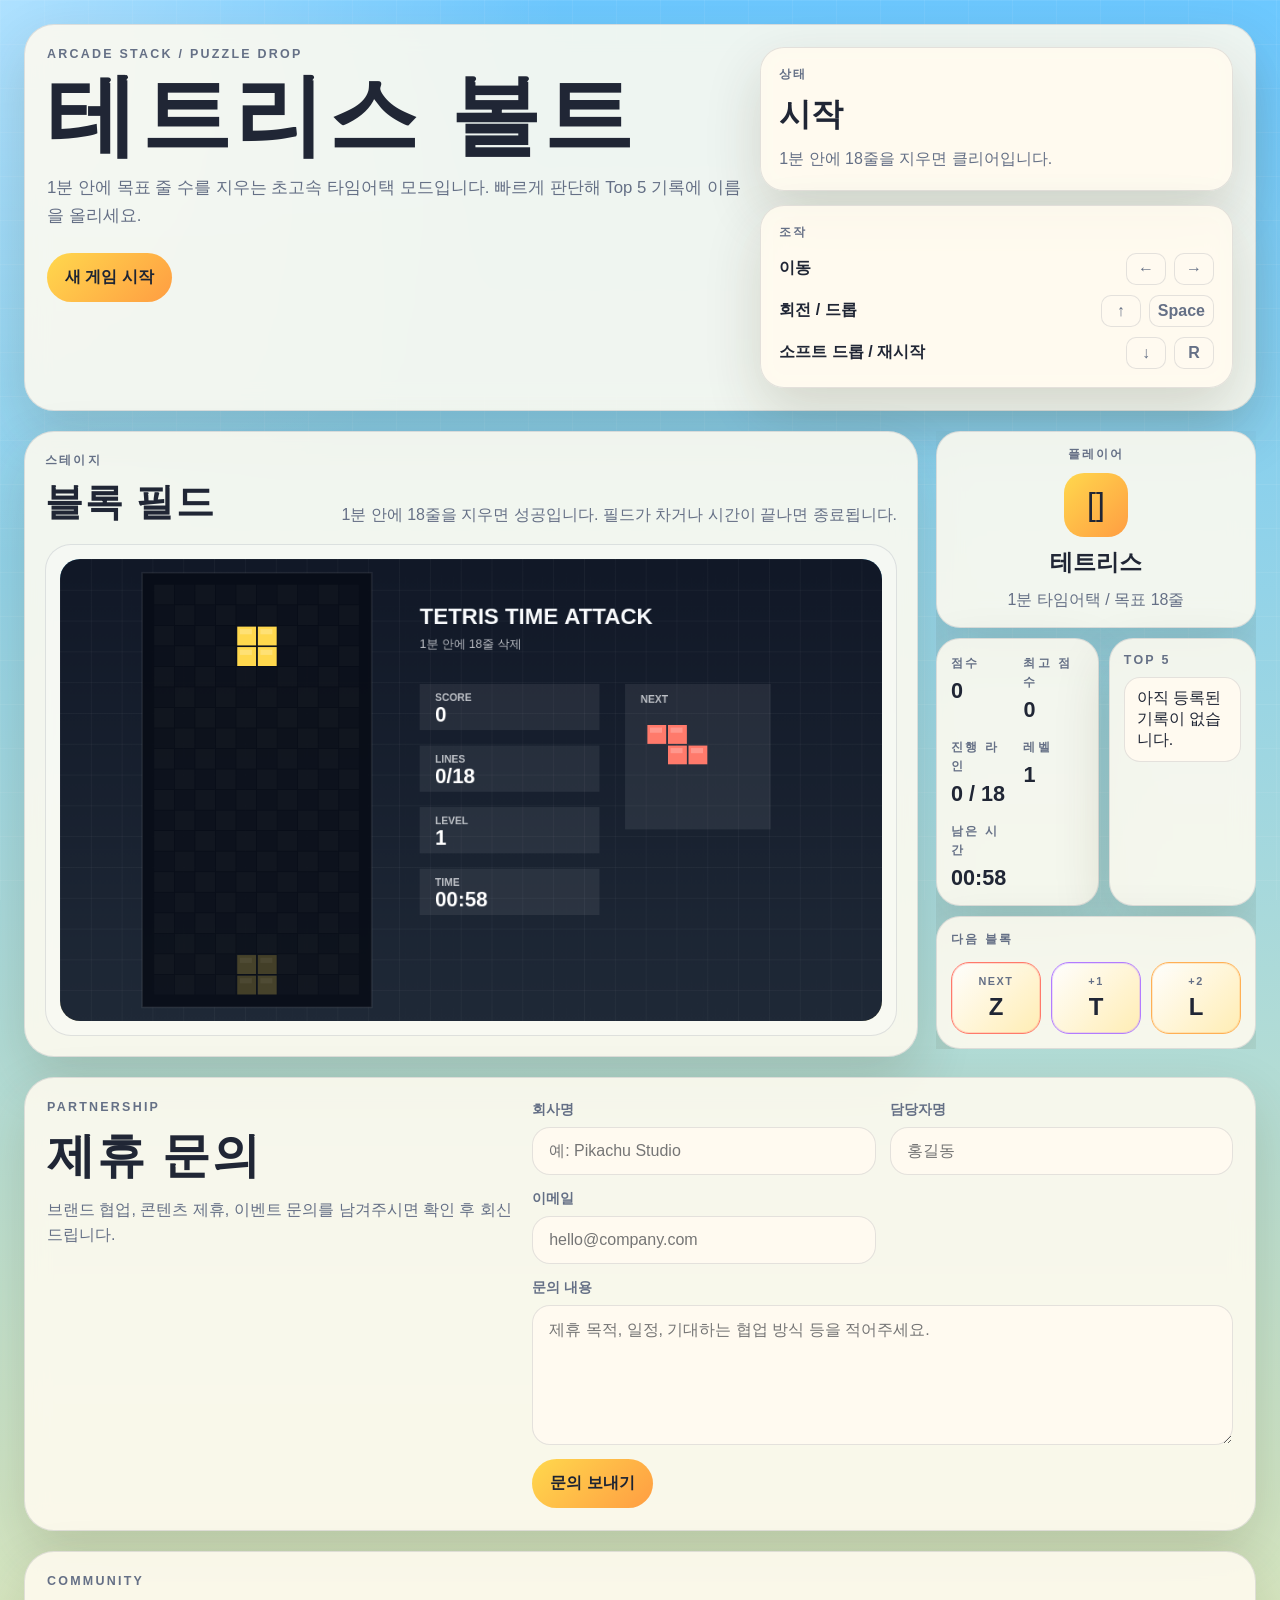
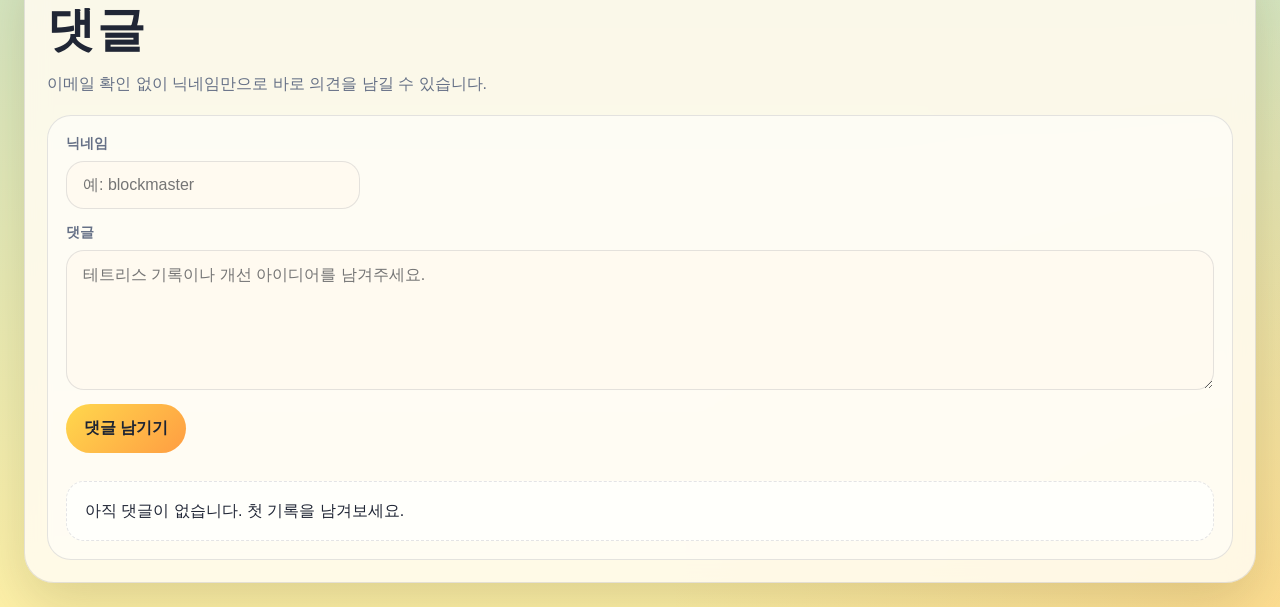
==== commit 89b6bc18: "Add Google AdSense site verification" ====
--- a/index.html
+++ b/index.html
@@ -3,6 +3,8 @@
 <head>
     <meta charset="UTF-8">
     <meta name="viewport" content="width=device-width, initial-scale=1.0">
+    <meta name="google-adsense-account" content="ca-pub-3250201660181918">
+    <script async src="https://pagead2.googlesyndication.com/pagead/js/adsbygoogle.js?client=ca-pub-3250201660181918" crossorigin="anonymous"></script>
     <title>테트리스 볼트</title>
     <link rel="stylesheet" href="style.css">
 </head>
--- a/style.css
+++ b/style.css
@@ -230,13 +230,18 @@
 }
 
 .sidebar {
-    display: grid;
-    gap: 14px;
+    position: sticky;
+    top: 24px;
+    align-self: start;
+    display: grid;
+    gap: 10px;
+    max-height: calc(100svh - 48px);
+    overflow: auto;
 }
 
 .panel {
     border-radius: 24px;
-    padding: 18px;
+    padding: 14px;
 }
 
 .spotlight-panel {
@@ -244,26 +249,26 @@
 }
 
 .avatar-badge {
-    width: 96px;
-    height: 96px;
-    margin: 16px auto 0;
+    width: 64px;
+    height: 64px;
+    margin: 10px auto 0;
     display: grid;
     place-items: center;
-    border-radius: 28px;
-    font-size: 3rem;
+    border-radius: 20px;
+    font-size: 2rem;
     background: linear-gradient(135deg, var(--yellow), var(--orange));
 }
 
 .spotlight-panel strong {
     display: block;
-    margin-top: 14px;
-    font-size: 1.8rem;
+    margin-top: 10px;
+    font-size: 1.45rem;
 }
 
 .sidebar-duo {
     display: grid;
-    grid-template-columns: minmax(0, 1.15fr) minmax(0, 0.85fr);
-    gap: 14px;
+    grid-template-columns: minmax(0, 1.05fr) minmax(0, 0.95fr);
+    gap: 10px;
 }
 
 .stats-panel {
@@ -274,8 +279,8 @@
 
 .stats-panel strong {
     display: block;
-    margin-top: 8px;
-    font-size: 1.6rem;
+    margin-top: 6px;
+    font-size: 1.35rem;
 }
 
 .roster {
@@ -319,9 +324,9 @@
 
 .leaderboard-list {
     display: grid;
-    gap: 10px;
+    gap: 8px;
     padding: 0;
-    margin: 14px 0 0;
+    margin: 10px 0 0;
     list-style: none;
 }
 
@@ -332,9 +337,9 @@
 .leaderboard-item,
 .leaderboard-empty {
     display: grid;
-    gap: 4px;
-    padding: 12px 14px;
-    border-radius: 18px;
+    gap: 3px;
+    padding: 10px 12px;
+    border-radius: 16px;
     border: 1px solid var(--line);
     background: var(--panel-strong);
 }
@@ -348,7 +353,7 @@
 
 .leaderboard-meta {
     color: var(--muted);
-    font-size: 0.86rem;
+    font-size: 0.8rem;
 }
 
 .overlay {
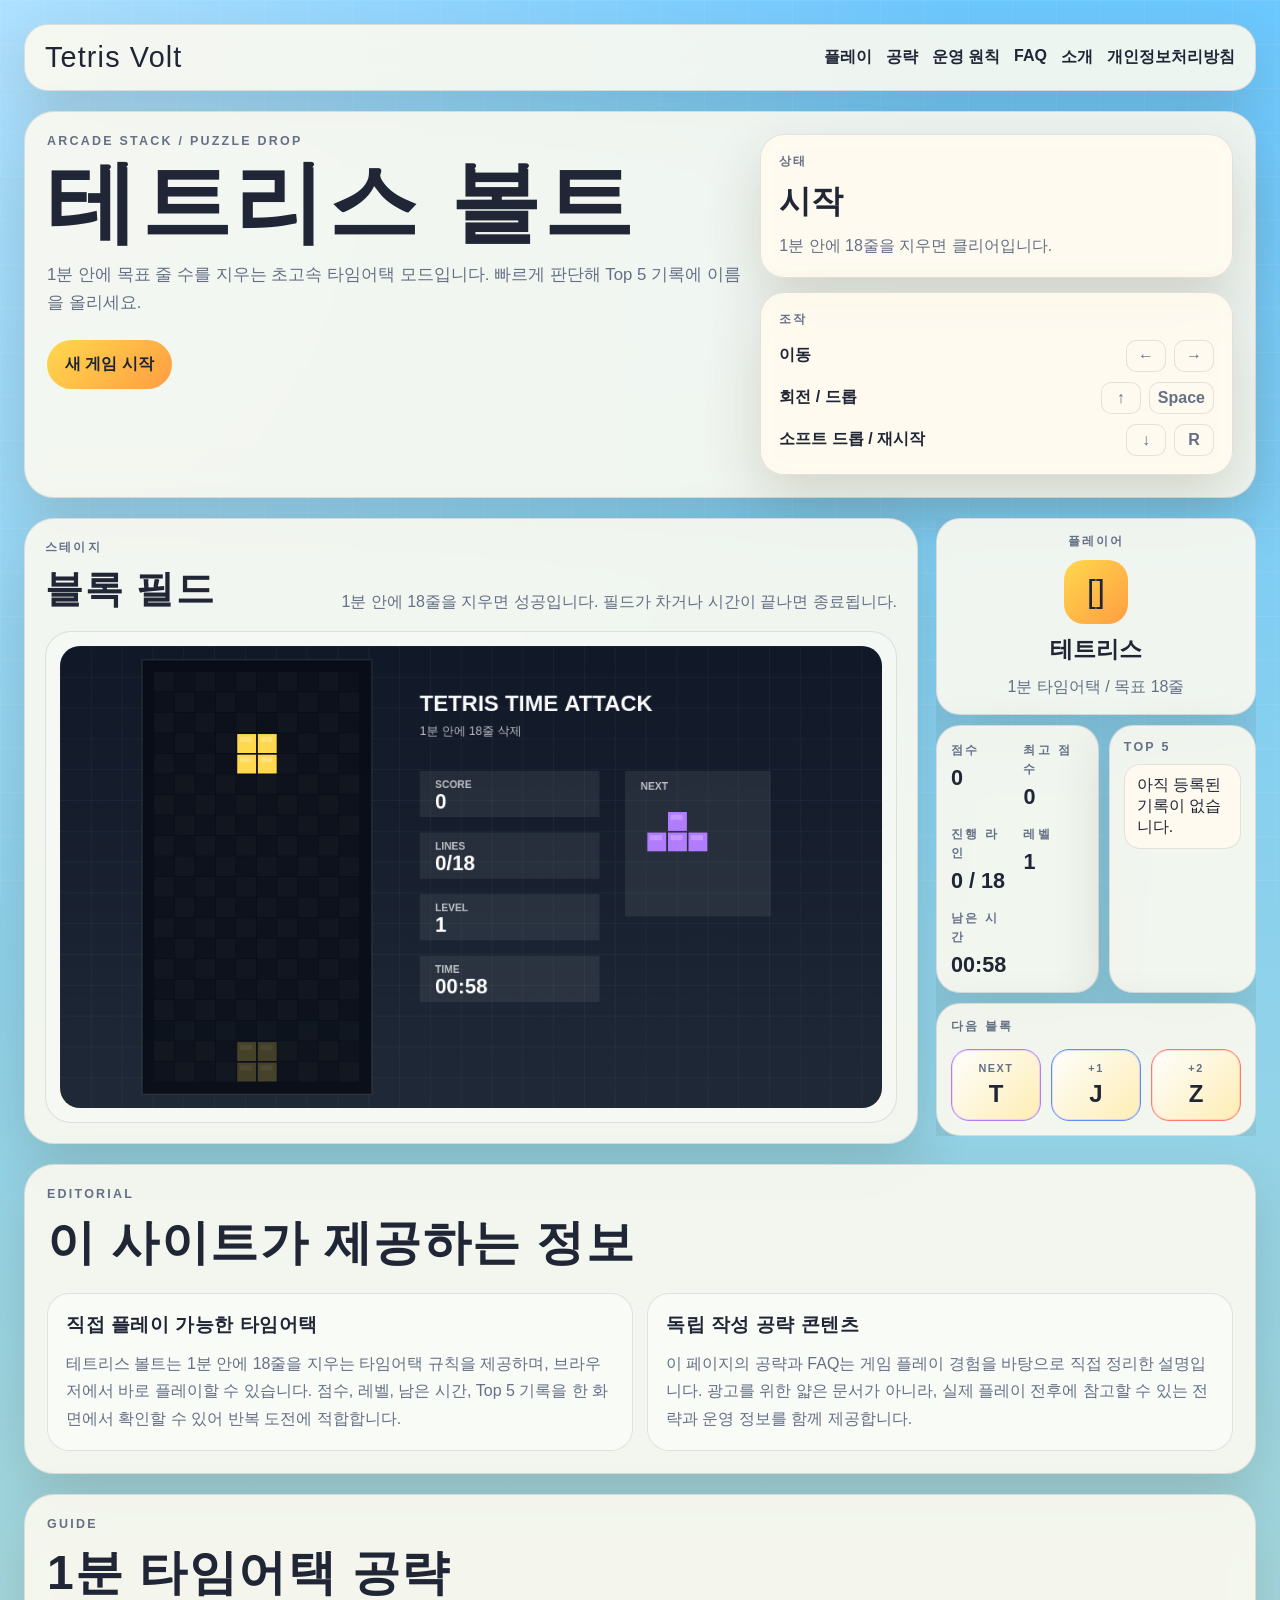
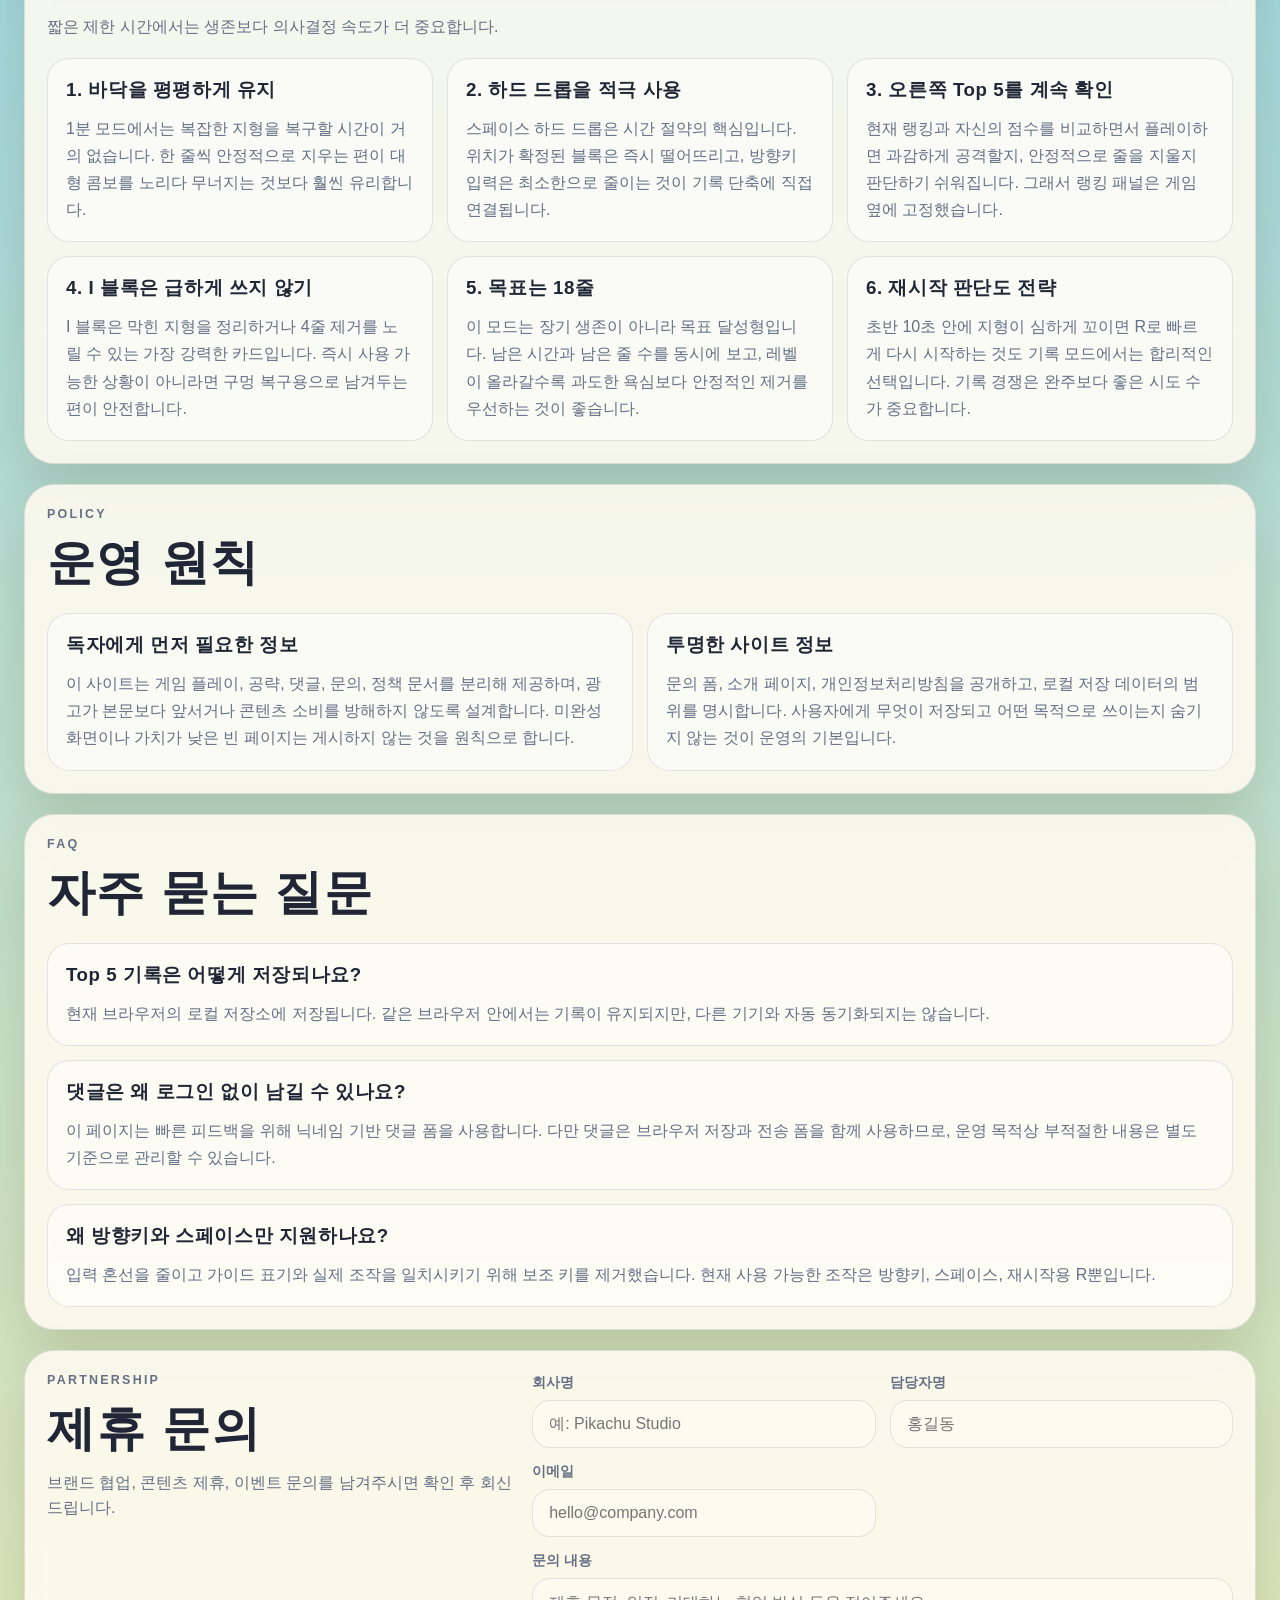
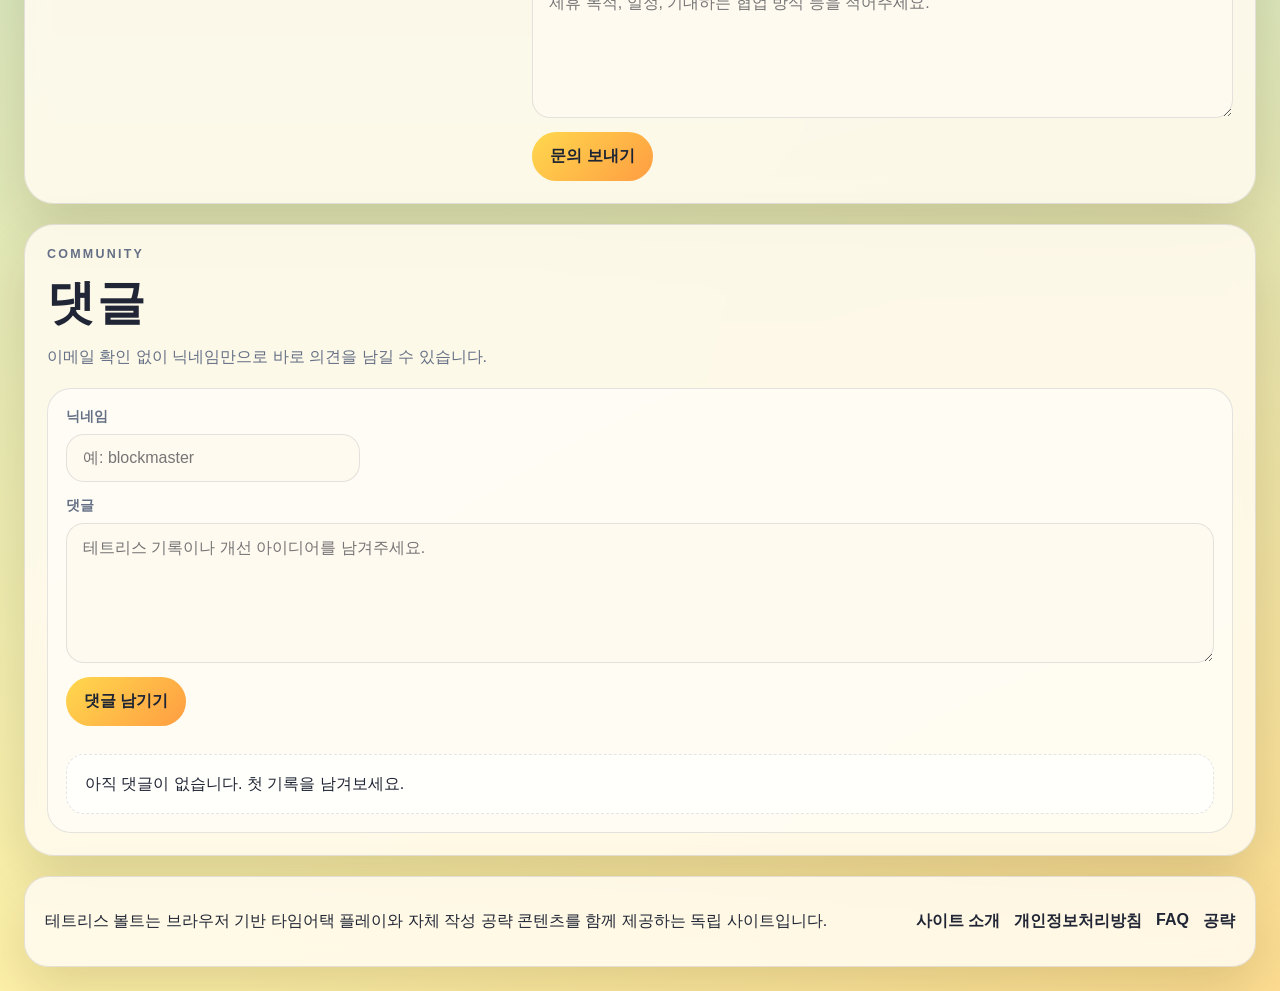
==== commit b39e9f4c: "Expand site content for AdSense readiness" ====
--- a/index.html
+++ b/index.html
@@ -5,12 +5,24 @@
     <meta name="viewport" content="width=device-width, initial-scale=1.0">
     <meta name="google-adsense-account" content="ca-pub-3250201660181918">
     <script async src="https://pagead2.googlesyndication.com/pagead/js/adsbygoogle.js?client=ca-pub-3250201660181918" crossorigin="anonymous"></script>
-    <title>테트리스 볼트</title>
+    <title>테트리스 볼트 | 1분 타임어택 공략과 플레이 가이드</title>
+    <meta name="description" content="테트리스 볼트는 1분 타임어택 테트리스와 함께 공략, 운영 원칙, FAQ, 문의 정보를 제공하는 게임 가이드 사이트입니다.">
     <link rel="stylesheet" href="style.css">
 </head>
 <body>
     <main class="app-shell">
-        <section class="hero-panel">
+        <header class="site-header">
+            <a class="site-brand" href="index.html">Tetris Volt</a>
+            <nav class="site-nav" aria-label="주요 메뉴">
+                <a href="#play">플레이</a>
+                <a href="#guide">공략</a>
+                <a href="#policy">운영 원칙</a>
+                <a href="#faq">FAQ</a>
+                <a href="about.html">소개</a>
+                <a href="privacy.html">개인정보처리방침</a>
+            </nav>
+        </header>
+        <section id="play" class="hero-panel">
             <div class="hero-copy">
                 <p class="eyebrow">Arcade Stack / Puzzle Drop</p>
                 <h1>테트리스 볼트</h1>
@@ -96,6 +108,95 @@
             </aside>
         </section>
 
+
+        <section class="content-panel intro-panel">
+            <div class="section-heading">
+                <p class="panel-label">Editorial</p>
+                <h2>이 사이트가 제공하는 정보</h2>
+            </div>
+            <div class="content-grid two-up">
+                <article class="content-card">
+                    <h3>직접 플레이 가능한 타임어택</h3>
+                    <p>테트리스 볼트는 1분 안에 18줄을 지우는 타임어택 규칙을 제공하며, 브라우저에서 바로 플레이할 수 있습니다. 점수, 레벨, 남은 시간, Top 5 기록을 한 화면에서 확인할 수 있어 반복 도전에 적합합니다.</p>
+                </article>
+                <article class="content-card">
+                    <h3>독립 작성 공략 콘텐츠</h3>
+                    <p>이 페이지의 공략과 FAQ는 게임 플레이 경험을 바탕으로 직접 정리한 설명입니다. 광고를 위한 얇은 문서가 아니라, 실제 플레이 전후에 참고할 수 있는 전략과 운영 정보를 함께 제공합니다.</p>
+                </article>
+            </div>
+        </section>
+
+        <section id="guide" class="content-panel">
+            <div class="section-heading">
+                <p class="panel-label">Guide</p>
+                <h2>1분 타임어택 공략</h2>
+                <p class="subtext">짧은 제한 시간에서는 생존보다 의사결정 속도가 더 중요합니다.</p>
+            </div>
+            <div class="content-grid three-up">
+                <article class="content-card">
+                    <h3>1. 바닥을 평평하게 유지</h3>
+                    <p>1분 모드에서는 복잡한 지형을 복구할 시간이 거의 없습니다. 한 줄씩 안정적으로 지우는 편이 대형 콤보를 노리다 무너지는 것보다 훨씬 유리합니다.</p>
+                </article>
+                <article class="content-card">
+                    <h3>2. 하드 드롭을 적극 사용</h3>
+                    <p>스페이스 하드 드롭은 시간 절약의 핵심입니다. 위치가 확정된 블록은 즉시 떨어뜨리고, 방향키 입력은 최소한으로 줄이는 것이 기록 단축에 직접 연결됩니다.</p>
+                </article>
+                <article class="content-card">
+                    <h3>3. 오른쪽 Top 5를 계속 확인</h3>
+                    <p>현재 랭킹과 자신의 점수를 비교하면서 플레이하면 과감하게 공격할지, 안정적으로 줄을 지울지 판단하기 쉬워집니다. 그래서 랭킹 패널은 게임 옆에 고정했습니다.</p>
+                </article>
+                <article class="content-card">
+                    <h3>4. I 블록은 급하게 쓰지 않기</h3>
+                    <p>I 블록은 막힌 지형을 정리하거나 4줄 제거를 노릴 수 있는 가장 강력한 카드입니다. 즉시 사용 가능한 상황이 아니라면 구멍 복구용으로 남겨두는 편이 안전합니다.</p>
+                </article>
+                <article class="content-card">
+                    <h3>5. 목표는 18줄</h3>
+                    <p>이 모드는 장기 생존이 아니라 목표 달성형입니다. 남은 시간과 남은 줄 수를 동시에 보고, 레벨이 올라갈수록 과도한 욕심보다 안정적인 제거를 우선하는 것이 좋습니다.</p>
+                </article>
+                <article class="content-card">
+                    <h3>6. 재시작 판단도 전략</h3>
+                    <p>초반 10초 안에 지형이 심하게 꼬이면 R로 빠르게 다시 시작하는 것도 기록 모드에서는 합리적인 선택입니다. 기록 경쟁은 완주보다 좋은 시도 수가 중요합니다.</p>
+                </article>
+            </div>
+        </section>
+
+        <section id="policy" class="content-panel">
+            <div class="section-heading">
+                <p class="panel-label">Policy</p>
+                <h2>운영 원칙</h2>
+            </div>
+            <div class="content-grid two-up">
+                <article class="content-card">
+                    <h3>독자에게 먼저 필요한 정보</h3>
+                    <p>이 사이트는 게임 플레이, 공략, 댓글, 문의, 정책 문서를 분리해 제공하며, 광고가 본문보다 앞서거나 콘텐츠 소비를 방해하지 않도록 설계합니다. 미완성 화면이나 가치가 낮은 빈 페이지는 게시하지 않는 것을 원칙으로 합니다.</p>
+                </article>
+                <article class="content-card">
+                    <h3>투명한 사이트 정보</h3>
+                    <p>문의 폼, 소개 페이지, 개인정보처리방침을 공개하고, 로컬 저장 데이터의 범위를 명시합니다. 사용자에게 무엇이 저장되고 어떤 목적으로 쓰이는지 숨기지 않는 것이 운영의 기본입니다.</p>
+                </article>
+            </div>
+        </section>
+
+        <section id="faq" class="content-panel">
+            <div class="section-heading">
+                <p class="panel-label">FAQ</p>
+                <h2>자주 묻는 질문</h2>
+            </div>
+            <div class="faq-list">
+                <article class="faq-item">
+                    <h3>Top 5 기록은 어떻게 저장되나요?</h3>
+                    <p>현재 브라우저의 로컬 저장소에 저장됩니다. 같은 브라우저 안에서는 기록이 유지되지만, 다른 기기와 자동 동기화되지는 않습니다.</p>
+                </article>
+                <article class="faq-item">
+                    <h3>댓글은 왜 로그인 없이 남길 수 있나요?</h3>
+                    <p>이 페이지는 빠른 피드백을 위해 닉네임 기반 댓글 폼을 사용합니다. 다만 댓글은 브라우저 저장과 전송 폼을 함께 사용하므로, 운영 목적상 부적절한 내용은 별도 기준으로 관리할 수 있습니다.</p>
+                </article>
+                <article class="faq-item">
+                    <h3>왜 방향키와 스페이스만 지원하나요?</h3>
+                    <p>입력 혼선을 줄이고 가이드 표기와 실제 조작을 일치시키기 위해 보조 키를 제거했습니다. 현재 사용 가능한 조작은 방향키, 스페이스, 재시작용 R뿐입니다.</p>
+                </article>
+            </div>
+        </section>
         <section class="contact-panel">
             <div class="contact-copy">
                 <p class="panel-label">Partnership</p>
@@ -151,6 +252,15 @@
                 <div id="comment-list" class="comment-list" aria-live="polite"></div>
             </div>
         </section>
+        <footer class="site-footer">
+            <p>테트리스 볼트는 브라우저 기반 타임어택 플레이와 자체 작성 공략 콘텐츠를 함께 제공하는 독립 사이트입니다.</p>
+            <div class="footer-links">
+                <a href="about.html">사이트 소개</a>
+                <a href="privacy.html">개인정보처리방침</a>
+                <a href="#faq">FAQ</a>
+                <a href="#guide">공략</a>
+            </div>
+        </footer>
     </main>
 
     <div id="result-overlay" class="overlay hidden" role="dialog" aria-modal="true" aria-labelledby="result-title">
--- a/style.css
+++ b/style.css
@@ -589,3 +589,138 @@
         grid-template-columns: 1fr;
     }
 }
+
+
+.site-header,
+.content-panel,
+.site-footer {
+    border: 1px solid var(--line);
+    box-shadow: 0 22px 56px var(--shadow);
+    background: var(--panel);
+    backdrop-filter: blur(12px);
+}
+
+.site-header {
+    display: flex;
+    align-items: center;
+    justify-content: space-between;
+    gap: 18px;
+    padding: 16px 20px;
+    border-radius: 24px;
+}
+
+.site-brand {
+    color: var(--ink);
+    text-decoration: none;
+    font-family: Impact, Haettenschweiler, "Arial Narrow Bold", sans-serif;
+    font-size: 1.8rem;
+    letter-spacing: 0.04em;
+}
+
+.site-nav {
+    display: flex;
+    flex-wrap: wrap;
+    gap: 10px 14px;
+}
+
+.site-nav a,
+.footer-links a {
+    color: var(--ink);
+    text-decoration: none;
+    font-weight: 800;
+}
+
+.content-panel {
+    padding: 22px;
+    border-radius: 30px;
+}
+
+.section-heading h2,
+.section-heading h1,
+.content-card h3,
+.content-card h2,
+.faq-item h3,
+.faq-item h2 {
+    margin: 0;
+    font-family: Impact, Haettenschweiler, "Arial Narrow Bold", sans-serif;
+    letter-spacing: 0.03em;
+}
+
+.section-heading h2,
+.section-heading h1 {
+    margin-top: 10px;
+    font-size: clamp(2rem, 4vw, 3rem);
+}
+
+.content-grid {
+    display: grid;
+    gap: 14px;
+    margin-top: 18px;
+}
+
+.two-up {
+    grid-template-columns: repeat(2, minmax(0, 1fr));
+}
+
+.three-up {
+    grid-template-columns: repeat(3, minmax(0, 1fr));
+}
+
+.content-card,
+.faq-item {
+    padding: 18px;
+    border-radius: 22px;
+    border: 1px solid var(--line);
+    background: rgba(255, 255, 255, 0.52);
+}
+
+.content-card p,
+.faq-item p {
+    margin: 12px 0 0;
+    color: var(--muted);
+    line-height: 1.7;
+}
+
+.faq-list {
+    display: grid;
+    gap: 14px;
+    margin-top: 18px;
+}
+
+.site-footer {
+    display: flex;
+    align-items: center;
+    justify-content: space-between;
+    gap: 16px;
+    padding: 18px 20px;
+    border-radius: 24px;
+}
+
+.footer-links {
+    display: flex;
+    flex-wrap: wrap;
+    gap: 10px 14px;
+}
+
+.static-shell {
+    max-width: 1080px;
+}
+
+.page-hero {
+    padding-bottom: 12px;
+}
+
+@media (max-width: 1100px) {
+    .two-up,
+    .three-up {
+        grid-template-columns: 1fr;
+    }
+}
+
+@media (max-width: 760px) {
+    .site-header,
+    .site-footer {
+        flex-direction: column;
+        align-items: flex-start;
+    }
+}
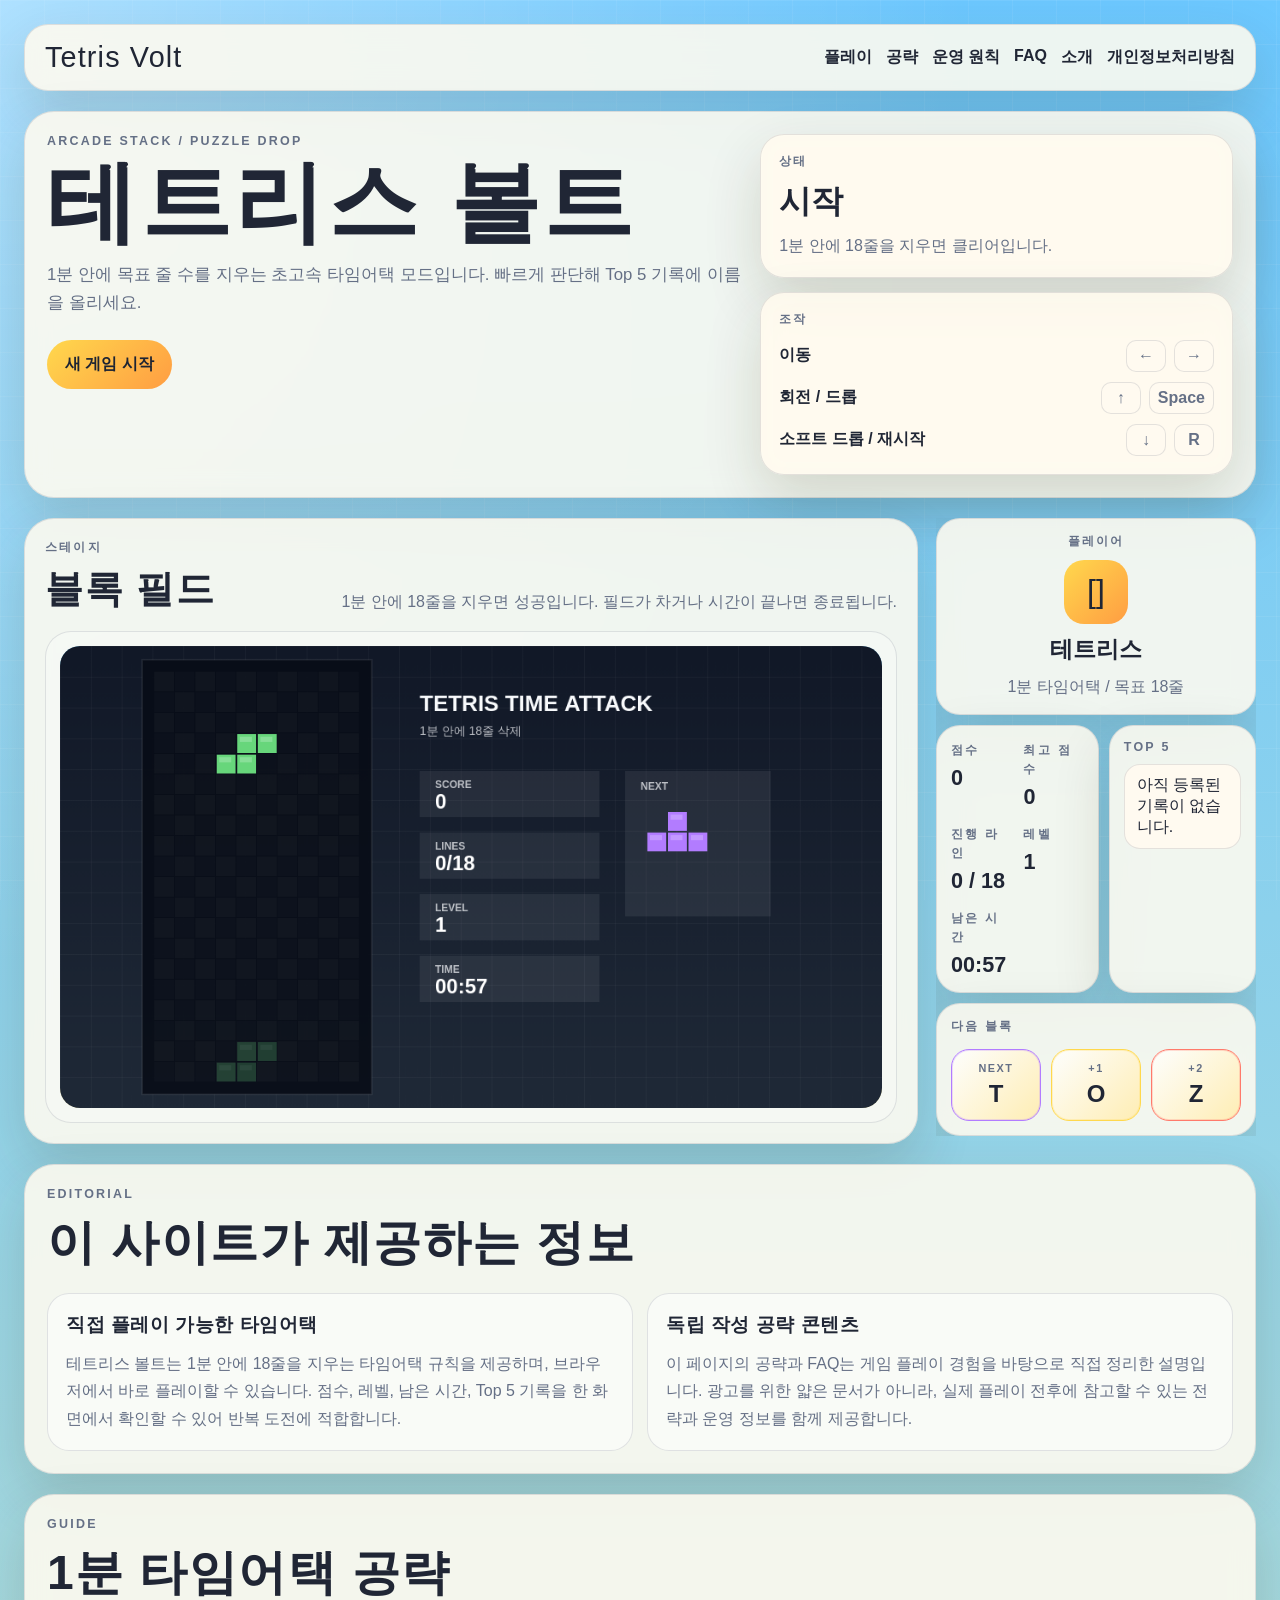
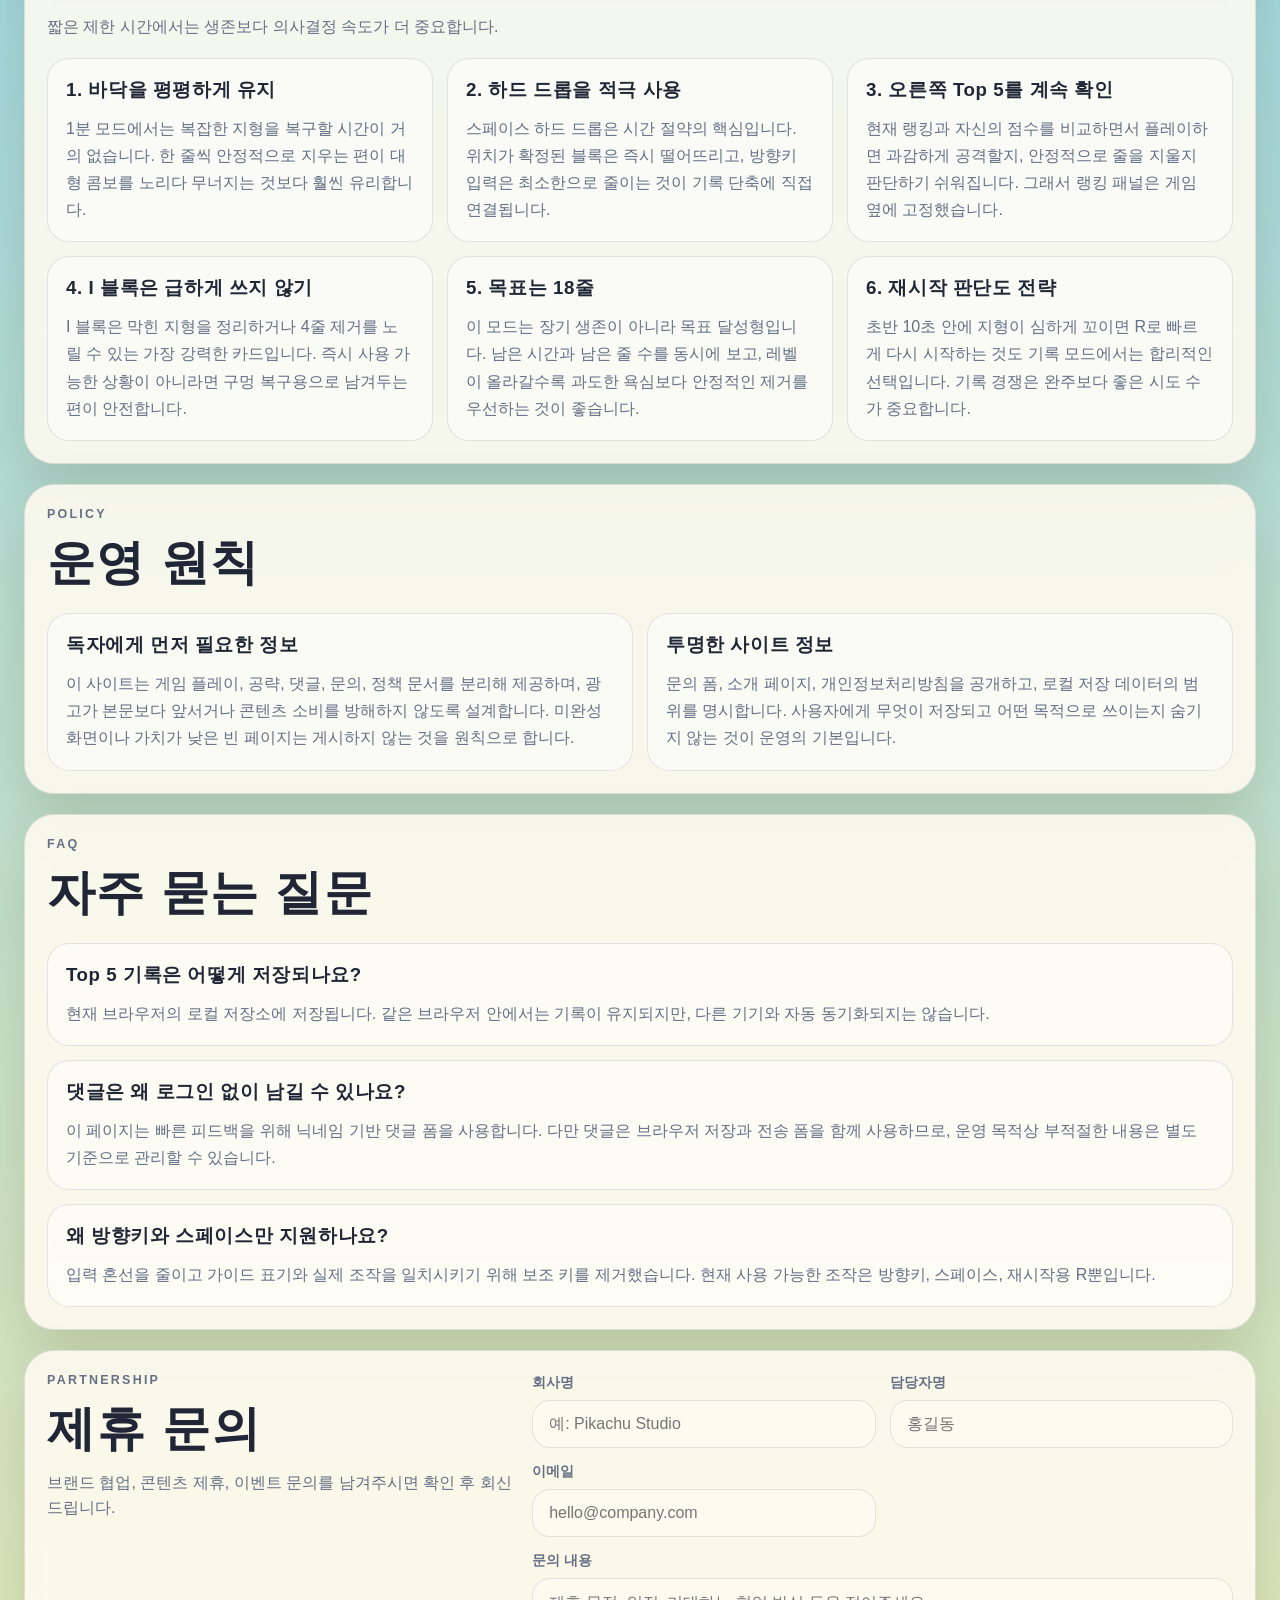
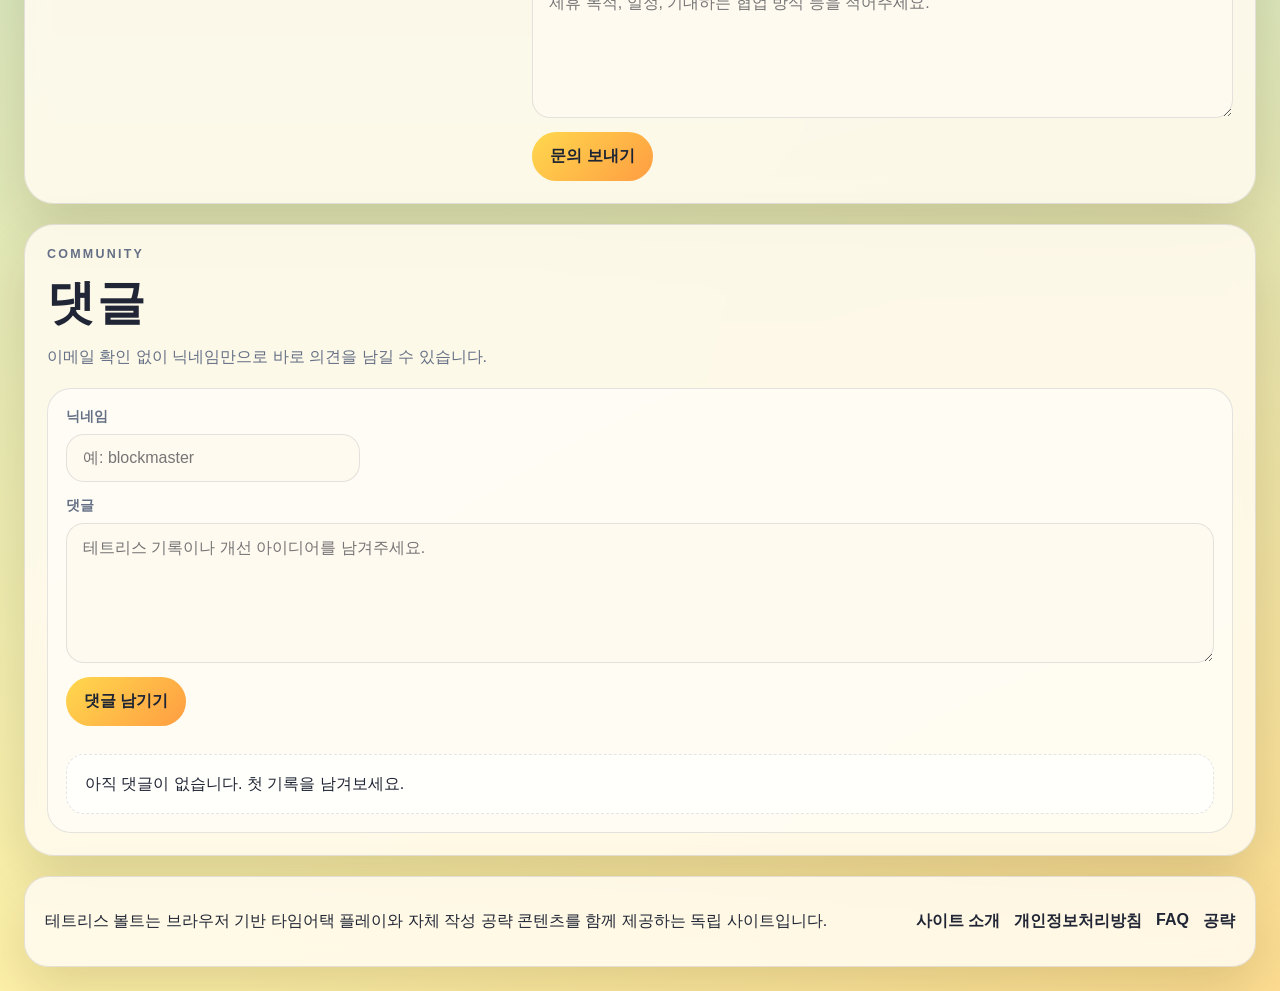
==== commit 60b7dbac: "Add Google Analytics tag to all pages" ====
--- a/index.html
+++ b/index.html
@@ -5,6 +5,15 @@
     <meta name="viewport" content="width=device-width, initial-scale=1.0">
     <meta name="google-adsense-account" content="ca-pub-3250201660181918">
     <script async src="https://pagead2.googlesyndication.com/pagead/js/adsbygoogle.js?client=ca-pub-3250201660181918" crossorigin="anonymous"></script>
+    <!-- Google tag (gtag.js) -->
+    <script async src="https://www.googletagmanager.com/gtag/js?id=G-9B60JXB69C"></script>
+    <script>
+      window.dataLayer = window.dataLayer || [];
+      function gtag(){dataLayer.push(arguments);}
+      gtag('js', new Date());
+
+      gtag('config', 'G-9B60JXB69C');
+    </script>
     <title>테트리스 볼트 | 1분 타임어택 공략과 플레이 가이드</title>
     <meta name="description" content="테트리스 볼트는 1분 타임어택 테트리스와 함께 공략, 운영 원칙, FAQ, 문의 정보를 제공하는 게임 가이드 사이트입니다.">
     <link rel="stylesheet" href="style.css">
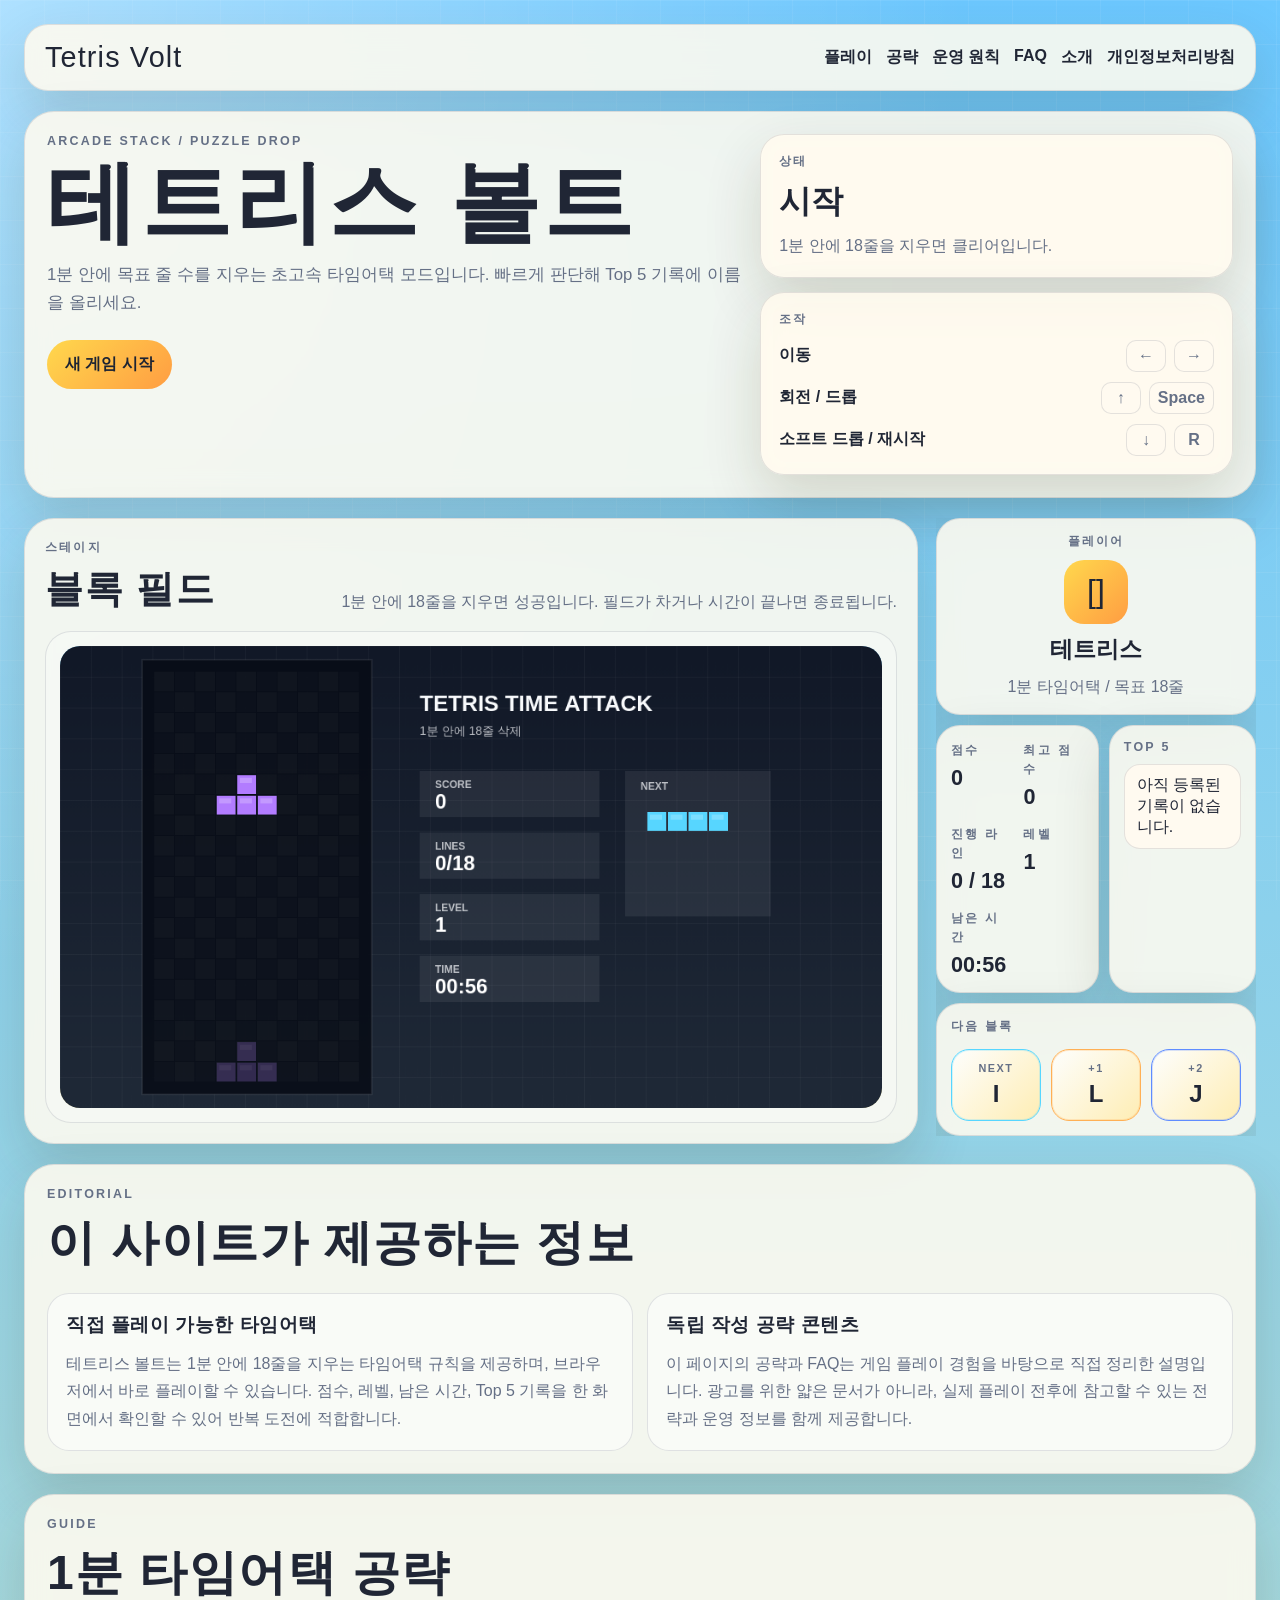
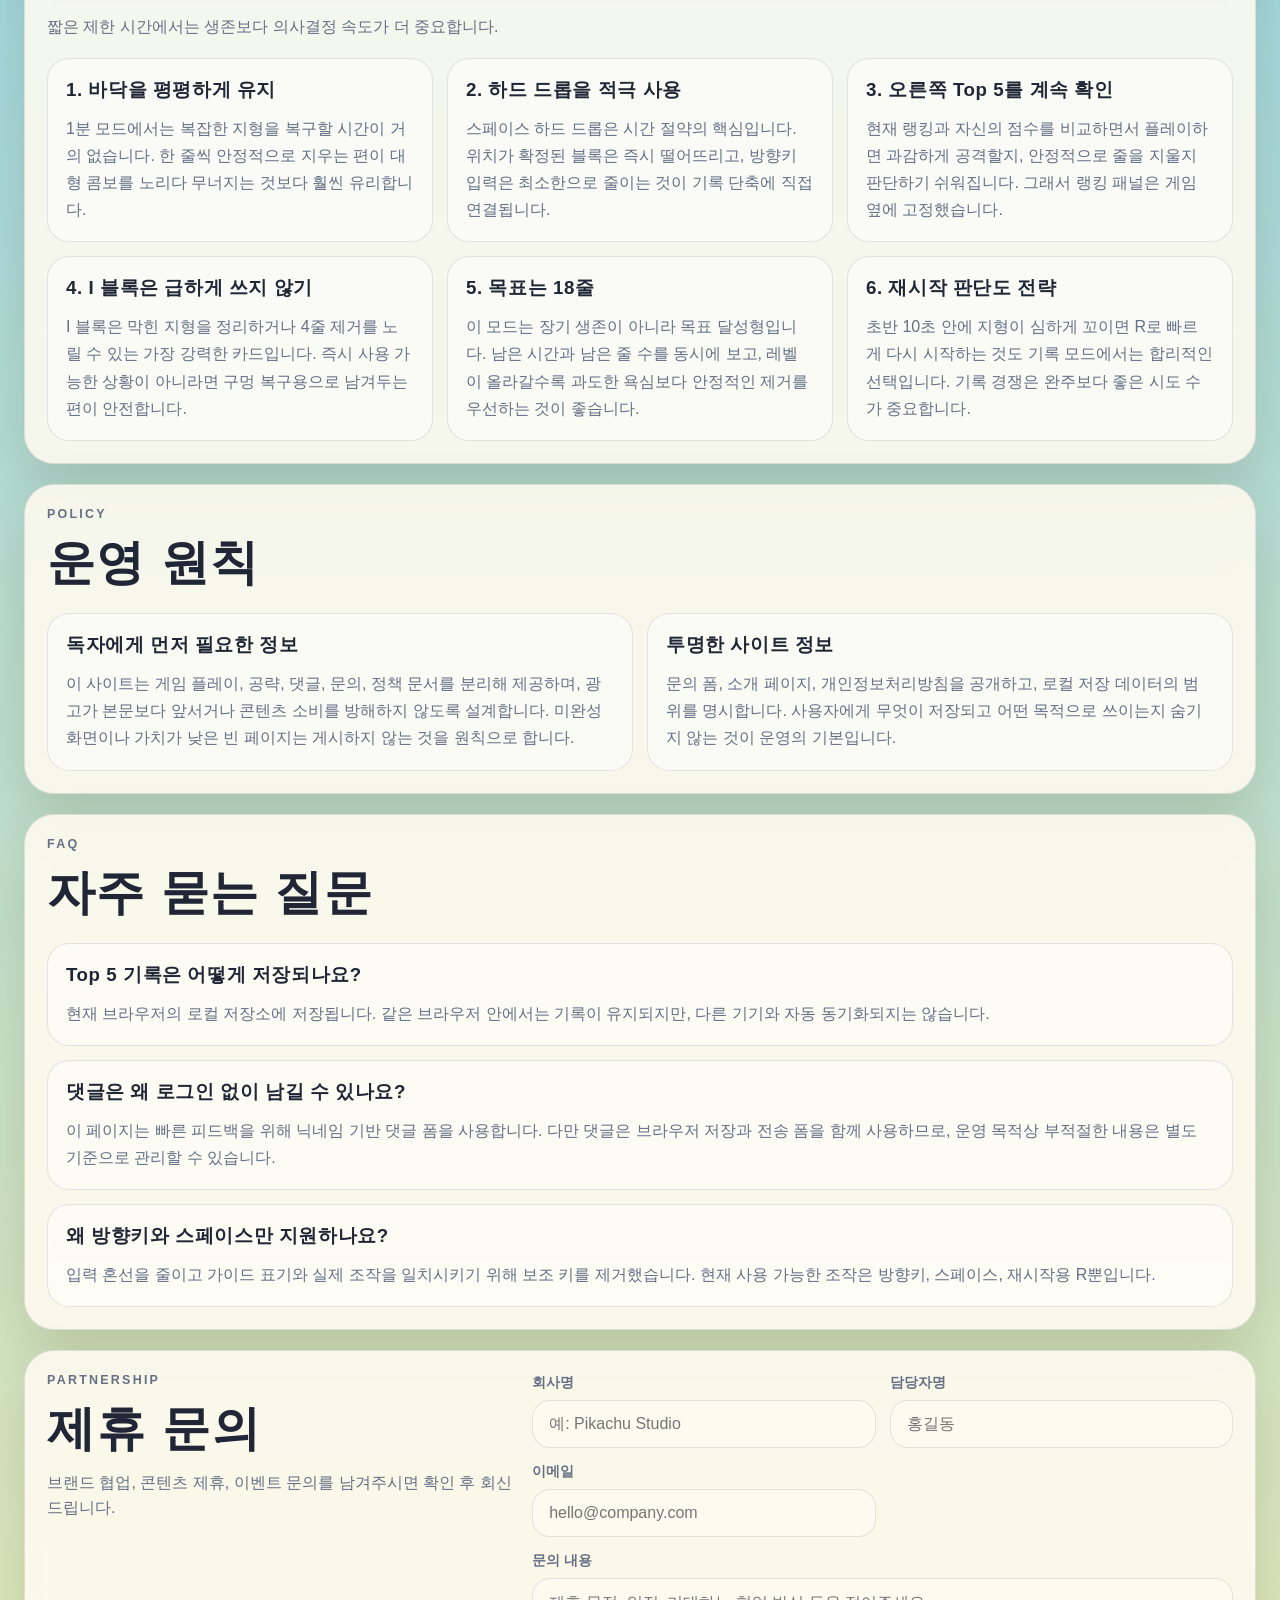
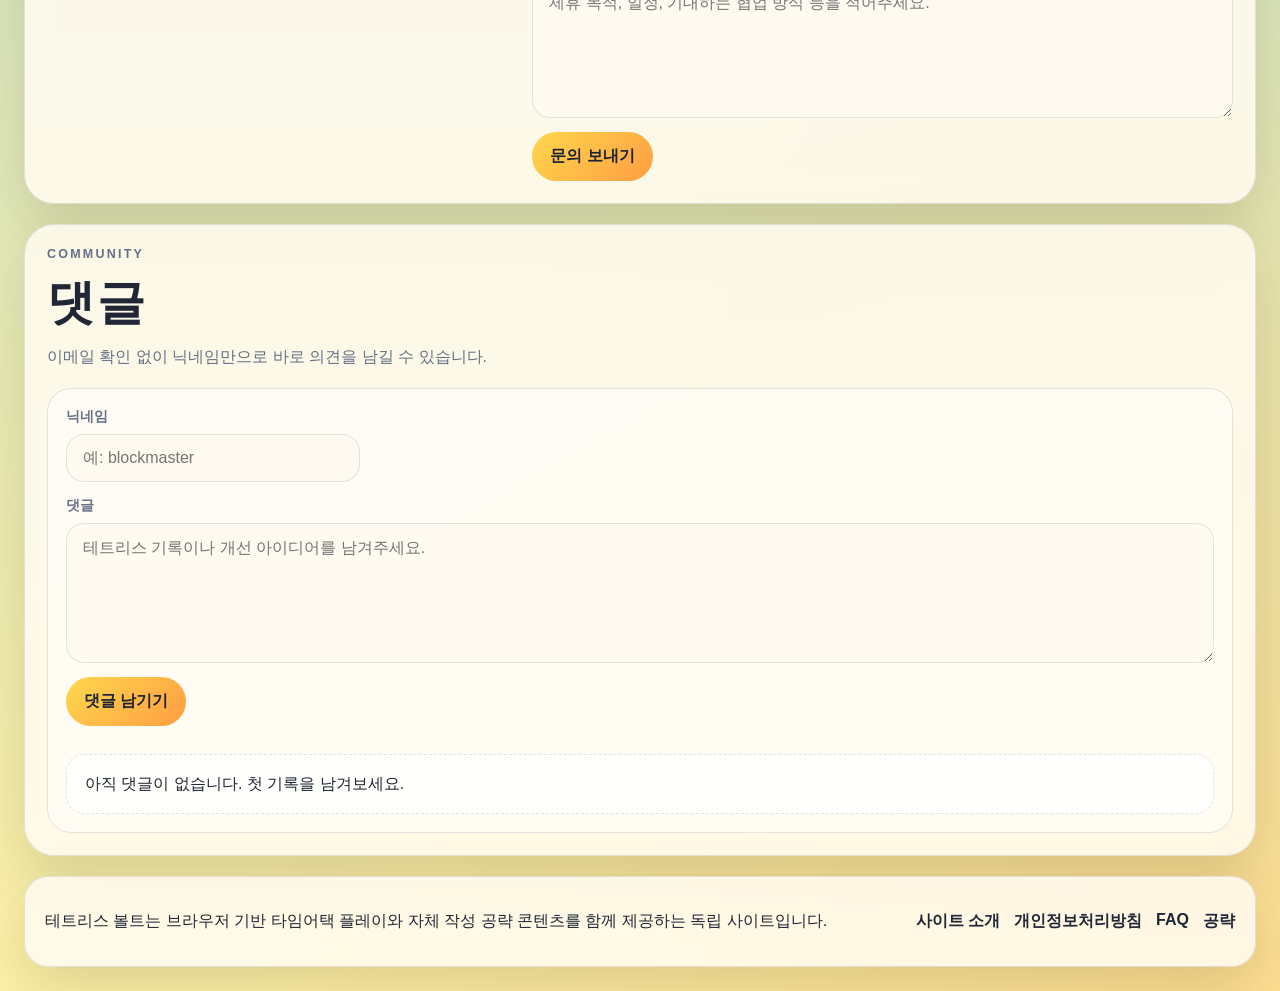
==== commit 64c13720: "Add Microsoft Clarity to all pages" ====
--- a/index.html
+++ b/index.html
@@ -13,6 +13,13 @@
       gtag('js', new Date());
 
       gtag('config', 'G-9B60JXB69C');
+    </script>
+    <script type="text/javascript">
+        (function(c,l,a,r,i,t,y){
+            c[a]=c[a]||function(){(c[a].q=c[a].q||[]).push(arguments)};
+            t=l.createElement(r);t.async=1;t.src="https://www.clarity.ms/tag/"+i;
+            y=l.getElementsByTagName(r)[0];y.parentNode.insertBefore(t,y);
+        })(window, document, "clarity", "script", "w5fa2g35w7");
     </script>
     <title>테트리스 볼트 | 1분 타임어택 공략과 플레이 가이드</title>
     <meta name="description" content="테트리스 볼트는 1분 타임어택 테트리스와 함께 공략, 운영 원칙, FAQ, 문의 정보를 제공하는 게임 가이드 사이트입니다.">
